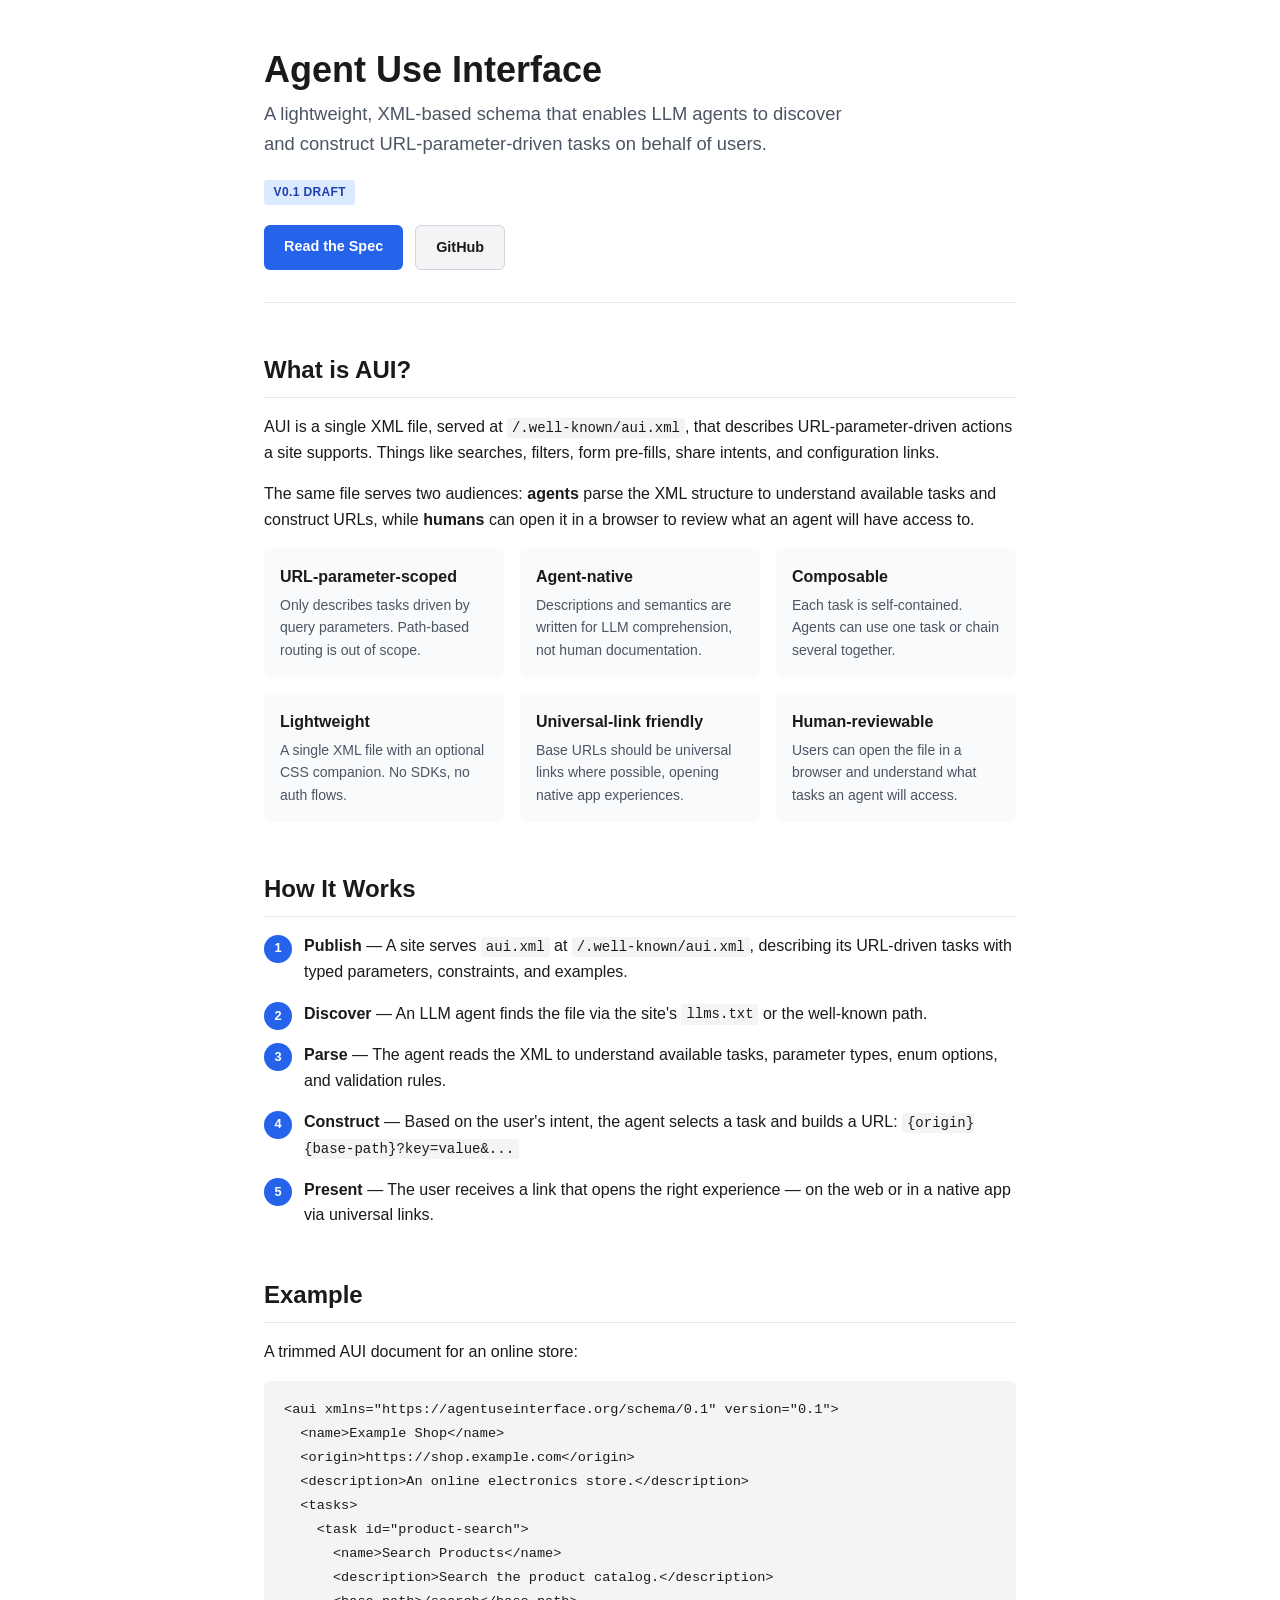
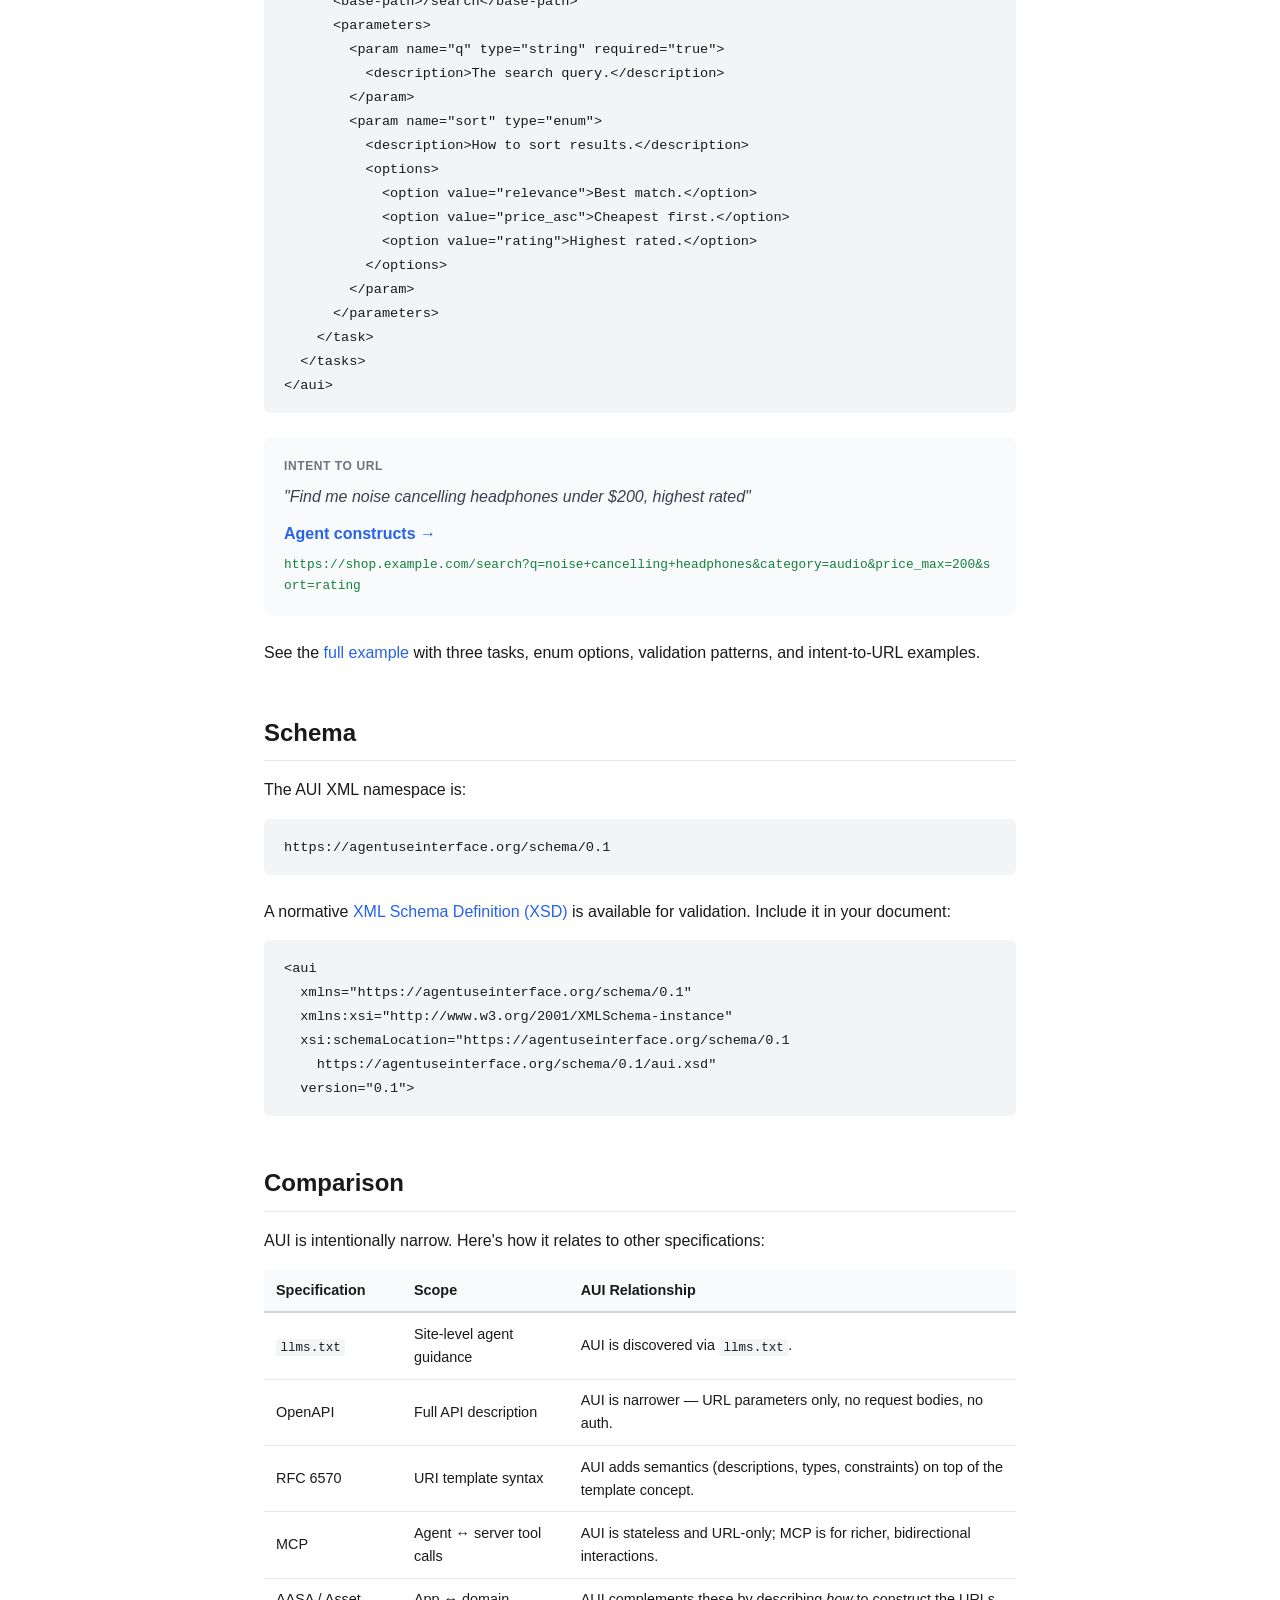
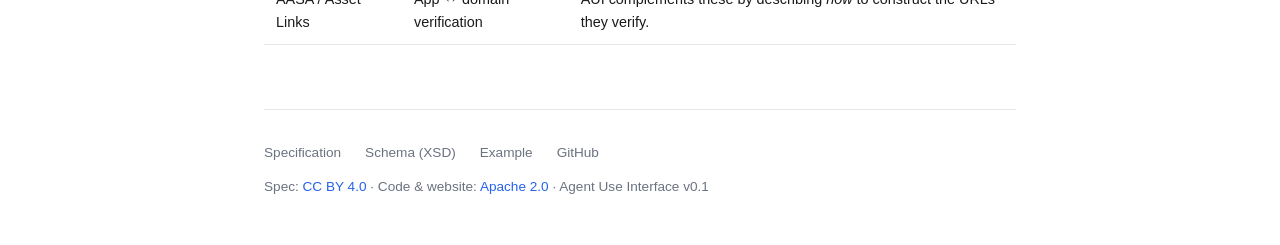
==== public/index.html @ 9387c9a3 "Build first draft and website Core idea: specification for URL Parameter driven agent tasks    Root " ====
<!DOCTYPE html>
<html lang="en">
<head>
<meta charset="UTF-8">
<meta name="viewport" content="width=device-width, initial-scale=1.0">
<title>Agent Use Interface (AUI) — URL-driven tasks for LLM agents</title>
<meta name="description" content="A lightweight, XML-based schema that enables LLM agents to discover and construct URL-parameter-driven tasks on behalf of users.">
<link rel="stylesheet" href="style.css">
</head>
<body>

<div class="container">

  <!-- Hero -->
  <div class="hero">
    <h1>Agent Use Interface</h1>
    <p class="tagline">A lightweight, XML-based schema that enables LLM agents to discover and construct URL-parameter-driven tasks on behalf of users.</p>
    <span class="version-badge">v0.1 Draft</span>
    <div class="cta-group">
      <a href="spec/0.1/index.html" class="cta cta-primary">Read the Spec</a>
      <a href="https://github.com/FRE-Studios/agent-use-interface" class="cta cta-secondary">GitHub</a>
    </div>
  </div>

  <!-- What is AUI? -->
  <h2>What is AUI?</h2>
  <p>AUI is a single XML file, served at <code>/.well-known/aui.xml</code>, that describes URL-parameter-driven actions a site supports. Things like searches, filters, form pre-fills, share intents, and configuration links.</p>
  <p>The same file serves two audiences: <strong>agents</strong> parse the XML structure to understand available tasks and construct URLs, while <strong>humans</strong> can open it in a browser to review what an agent will have access to.</p>

  <div class="principles">
    <div class="principle">
      <strong>URL-parameter-scoped</strong>
      <p>Only describes tasks driven by query parameters. Path-based routing is out of scope.</p>
    </div>
    <div class="principle">
      <strong>Agent-native</strong>
      <p>Descriptions and semantics are written for LLM comprehension, not human documentation.</p>
    </div>
    <div class="principle">
      <strong>Composable</strong>
      <p>Each task is self-contained. Agents can use one task or chain several together.</p>
    </div>
    <div class="principle">
      <strong>Lightweight</strong>
      <p>A single XML file with an optional CSS companion. No SDKs, no auth flows.</p>
    </div>
    <div class="principle">
      <strong>Universal-link friendly</strong>
      <p>Base URLs should be universal links where possible, opening native app experiences.</p>
    </div>
    <div class="principle">
      <strong>Human-reviewable</strong>
      <p>Users can open the file in a browser and understand what tasks an agent will access.</p>
    </div>
  </div>

  <!-- How It Works -->
  <h2>How It Works</h2>
  <ol class="steps">
    <li><strong>Publish</strong> — A site serves <code>aui.xml</code> at <code>/.well-known/aui.xml</code>, describing its URL-driven tasks with typed parameters, constraints, and examples.</li>
    <li><strong>Discover</strong> — An LLM agent finds the file via the site's <code>llms.txt</code> or the well-known path.</li>
    <li><strong>Parse</strong> — The agent reads the XML to understand available tasks, parameter types, enum options, and validation rules.</li>
    <li><strong>Construct</strong> — Based on the user's intent, the agent selects a task and builds a URL: <code>{origin}{base-path}?key=value&amp;...</code></li>
    <li><strong>Present</strong> — The user receives a link that opens the right experience — on the web or in a native app via universal links.</li>
  </ol>

  <!-- Example -->
  <h2>Example</h2>
  <p>A trimmed AUI document for an online store:</p>
<pre><code>&lt;aui xmlns="https://agentuseinterface.org/schema/0.1" version="0.1"&gt;
  &lt;name&gt;Example Shop&lt;/name&gt;
  &lt;origin&gt;https://shop.example.com&lt;/origin&gt;
  &lt;description&gt;An online electronics store.&lt;/description&gt;
  &lt;tasks&gt;
    &lt;task id="product-search"&gt;
      &lt;name&gt;Search Products&lt;/name&gt;
      &lt;description&gt;Search the product catalog.&lt;/description&gt;
      &lt;base-path&gt;/search&lt;/base-path&gt;
      &lt;parameters&gt;
        &lt;param name="q" type="string" required="true"&gt;
          &lt;description&gt;The search query.&lt;/description&gt;
        &lt;/param&gt;
        &lt;param name="sort" type="enum"&gt;
          &lt;description&gt;How to sort results.&lt;/description&gt;
          &lt;options&gt;
            &lt;option value="relevance"&gt;Best match.&lt;/option&gt;
            &lt;option value="price_asc"&gt;Cheapest first.&lt;/option&gt;
            &lt;option value="rating"&gt;Highest rated.&lt;/option&gt;
          &lt;/options&gt;
        &lt;/param&gt;
      &lt;/parameters&gt;
    &lt;/task&gt;
  &lt;/tasks&gt;
&lt;/aui&gt;</code></pre>

  <div class="demo">
    <div class="demo-label">Intent to URL</div>
    <div class="demo-intent">"Find me noise cancelling headphones under $200, highest rated"</div>
    <div class="demo-arrow">Agent constructs &rarr;</div>
    <div class="demo-url">https://shop.example.com/search?q=noise+cancelling+headphones&amp;category=audio&amp;price_max=200&amp;sort=rating</div>
  </div>

  <p>See the <a href="example/aui.xml">full example</a> with three tasks, enum options, validation patterns, and intent-to-URL examples.</p>

  <!-- Schema -->
  <h2>Schema</h2>
  <p>The AUI XML namespace is:</p>
  <pre><code>https://agentuseinterface.org/schema/0.1</code></pre>
  <p>A normative <a href="schema/0.1/aui.xsd">XML Schema Definition (XSD)</a> is available for validation. Include it in your document:</p>
<pre><code>&lt;aui
  xmlns="https://agentuseinterface.org/schema/0.1"
  xmlns:xsi="http://www.w3.org/2001/XMLSchema-instance"
  xsi:schemaLocation="https://agentuseinterface.org/schema/0.1
    https://agentuseinterface.org/schema/0.1/aui.xsd"
  version="0.1"&gt;</code></pre>

  <!-- Comparison -->
  <h2>Comparison</h2>
  <p>AUI is intentionally narrow. Here's how it relates to other specifications:</p>
  <table>
    <thead>
      <tr>
        <th>Specification</th>
        <th>Scope</th>
        <th>AUI Relationship</th>
      </tr>
    </thead>
    <tbody>
      <tr>
        <td><code>llms.txt</code></td>
        <td>Site-level agent guidance</td>
        <td>AUI is discovered via <code>llms.txt</code>.</td>
      </tr>
      <tr>
        <td>OpenAPI</td>
        <td>Full API description</td>
        <td>AUI is narrower — URL parameters only, no request bodies, no auth.</td>
      </tr>
      <tr>
        <td>RFC 6570</td>
        <td>URI template syntax</td>
        <td>AUI adds semantics (descriptions, types, constraints) on top of the template concept.</td>
      </tr>
      <tr>
        <td>MCP</td>
        <td>Agent &harr; server tool calls</td>
        <td>AUI is stateless and URL-only; MCP is for richer, bidirectional interactions.</td>
      </tr>
      <tr>
        <td>AASA / Asset Links</td>
        <td>App &harr; domain verification</td>
        <td>AUI complements these by describing <em>how</em> to construct the URLs they verify.</td>
      </tr>
    </tbody>
  </table>

  <!-- Footer -->
  <div class="footer">
    <div class="footer-links">
      <a href="spec/0.1/index.html">Specification</a>
      <a href="schema/0.1/aui.xsd">Schema (XSD)</a>
      <a href="example/aui.xml">Example</a>
      <a href="https://github.com/FRE-Studios/agent-use-interface">GitHub</a>
    </div>
    <p>Spec: <a href="https://creativecommons.org/licenses/by/4.0/">CC BY 4.0</a> &middot; Code &amp; website: <a href="https://www.apache.org/licenses/LICENSE-2.0">Apache 2.0</a> &middot; Agent Use Interface v0.1</p>
  </div>

</div>

</body>
</html>
---- public/style.css ----
/* ── AUI Website Stylesheet ──────────────────── */

/* ── Reset & Base ────────────────────────────── */

*, *::before, *::after {
  margin: 0;
  padding: 0;
  box-sizing: border-box;
}

html {
  font-size: 16px;
  -webkit-text-size-adjust: 100%;
}

body {
  font-family: -apple-system, BlinkMacSystemFont, "Segoe UI", Roboto,
    "Helvetica Neue", Arial, sans-serif;
  font-size: 1rem;
  line-height: 1.6;
  color: #1a1a1a;
  background: #ffffff;
}


/* ── Layout ──────────────────────────────────── */

.container {
  max-width: 800px;
  margin: 0 auto;
  padding: 0 1.5rem;
}


/* ── Typography ──────────────────────────────── */

h1 {
  font-size: 2.25rem;
  font-weight: 700;
  line-height: 1.2;
  margin-bottom: 0.5rem;
}

h2 {
  font-size: 1.5rem;
  font-weight: 700;
  margin-top: 3rem;
  margin-bottom: 1rem;
  padding-bottom: 0.5rem;
  border-bottom: 1px solid #e5e7eb;
}

h3 {
  font-size: 1.15rem;
  font-weight: 600;
  margin-top: 2rem;
  margin-bottom: 0.75rem;
}

h4 {
  font-size: 1rem;
  font-weight: 600;
  margin-top: 1.5rem;
  margin-bottom: 0.5rem;
}

p {
  margin-bottom: 1rem;
}

a {
  color: #2563eb;
  text-decoration: none;
}

a:hover {
  text-decoration: underline;
}

ul, ol {
  margin-bottom: 1rem;
  padding-left: 1.5rem;
}

li {
  margin-bottom: 0.35rem;
}


/* ── Code ────────────────────────────────────── */

code {
  font-family: "SF Mono", SFMono-Regular, Menlo, Consolas, monospace;
  font-size: 0.875em;
  background: #f3f4f6;
  padding: 0.15em 0.35em;
  border-radius: 3px;
}

pre {
  background: #f3f4f6;
  border-radius: 6px;
  padding: 1rem 1.25rem;
  overflow-x: auto;
  margin-bottom: 1.5rem;
  line-height: 1.5;
}

pre code {
  background: none;
  padding: 0;
  font-size: 0.85rem;
}


/* ── Header / Hero ───────────────────────────── */

.hero {
  padding: 3rem 0 2rem;
  border-bottom: 1px solid #e5e7eb;
  margin-bottom: 2rem;
}

.hero h1 {
  margin-bottom: 0.5rem;
}

.tagline {
  font-size: 1.15rem;
  color: #4b5563;
  margin-bottom: 1.25rem;
  max-width: 600px;
}

.version-badge {
  display: inline-block;
  font-size: 0.75rem;
  font-weight: 600;
  background: #dbeafe;
  color: #1e40af;
  padding: 0.2rem 0.6rem;
  border-radius: 3px;
  text-transform: uppercase;
  letter-spacing: 0.03em;
  margin-bottom: 1.25rem;
}

.cta-group {
  display: flex;
  gap: 0.75rem;
  flex-wrap: wrap;
}

.cta {
  display: inline-block;
  padding: 0.6rem 1.25rem;
  border-radius: 6px;
  font-size: 0.9rem;
  font-weight: 600;
  text-decoration: none;
  transition: background-color 0.15s;
}

.cta-primary {
  background: #2563eb;
  color: #ffffff;
}

.cta-primary:hover {
  background: #1d4ed8;
  text-decoration: none;
}

.cta-secondary {
  background: #f3f4f6;
  color: #1a1a1a;
  border: 1px solid #d1d5db;
}

.cta-secondary:hover {
  background: #e5e7eb;
  text-decoration: none;
}


/* ── Tables ──────────────────────────────────── */

table {
  width: 100%;
  border-collapse: collapse;
  margin-bottom: 1.5rem;
  font-size: 0.9rem;
}

th, td {
  text-align: left;
  padding: 0.6rem 0.75rem;
  border-bottom: 1px solid #e5e7eb;
}

th {
  font-weight: 600;
  background: #f9fafb;
  border-bottom: 2px solid #d1d5db;
}

td:first-child {
  font-weight: 500;
}


/* ── Steps ───────────────────────────────────── */

.steps {
  list-style: none;
  padding-left: 0;
  counter-reset: step;
}

.steps li {
  counter-increment: step;
  padding-left: 2.5rem;
  position: relative;
  margin-bottom: 1rem;
}

.steps li::before {
  content: counter(step);
  position: absolute;
  left: 0;
  top: 0.1em;
  width: 1.75rem;
  height: 1.75rem;
  background: #2563eb;
  color: #ffffff;
  border-radius: 50%;
  font-size: 0.8rem;
  font-weight: 600;
  display: flex;
  align-items: center;
  justify-content: center;
}


/* ── Principles / Cards ──────────────────────── */

.principles {
  display: grid;
  grid-template-columns: repeat(auto-fill, minmax(220px, 1fr));
  gap: 1rem;
  margin-bottom: 1.5rem;
}

.principle {
  background: #f9fafb;
  border-radius: 6px;
  padding: 1rem;
}

.principle strong {
  display: block;
  margin-bottom: 0.25rem;
}

.principle p {
  font-size: 0.875rem;
  color: #4b5563;
  margin-bottom: 0;
}


/* ── Example Demo ────────────────────────────── */

.demo {
  background: #f9fafb;
  border-radius: 8px;
  padding: 1.25rem;
  margin-bottom: 1.5rem;
}

.demo-label {
  font-size: 0.75rem;
  font-weight: 600;
  text-transform: uppercase;
  letter-spacing: 0.05em;
  color: #6b7280;
  margin-bottom: 0.5rem;
}

.demo-intent {
  font-style: italic;
  color: #374151;
  margin-bottom: 0.75rem;
}

.demo-arrow {
  color: #2563eb;
  font-weight: 600;
  margin-bottom: 0.5rem;
}

.demo-url {
  font-family: "SF Mono", SFMono-Regular, Menlo, Consolas, monospace;
  font-size: 0.8rem;
  color: #15803d;
  word-break: break-all;
}


/* ── Footer ──────────────────────────────────── */

.footer {
  margin-top: 4rem;
  padding: 2rem 0;
  border-top: 1px solid #e5e7eb;
  font-size: 0.85rem;
  color: #6b7280;
}

.footer-links {
  display: flex;
  gap: 1.5rem;
  flex-wrap: wrap;
  margin-bottom: 0.75rem;
}

.footer-links a {
  color: #6b7280;
}

.footer-links a:hover {
  color: #2563eb;
}


/* ── Spec Page ───────────────────────────────── */

.spec-header {
  padding: 1.5rem 0;
  border-bottom: 1px solid #e5e7eb;
  margin-bottom: 2rem;
}

.spec-header a {
  font-size: 0.85rem;
  color: #6b7280;
}

.spec-header a:hover {
  color: #2563eb;
}

.spec-meta {
  font-size: 0.85rem;
  color: #6b7280;
  margin-bottom: 1.5rem;
}

.toc {
  background: #f9fafb;
  border-radius: 8px;
  padding: 1.25rem 1.5rem;
  margin-bottom: 2rem;
}

.toc h3 {
  margin-top: 0;
  margin-bottom: 0.75rem;
  font-size: 0.85rem;
  text-transform: uppercase;
  letter-spacing: 0.05em;
  color: #6b7280;
}

.toc ol {
  margin-bottom: 0;
  padding-left: 1.25rem;
}

.toc li {
  margin-bottom: 0.25rem;
  font-size: 0.9rem;
}

.toc a {
  color: #374151;
}

.toc a:hover {
  color: #2563eb;
}

dt {
  font-weight: 600;
  margin-top: 0.75rem;
}

dd {
  margin-left: 1.5rem;
  margin-bottom: 0.5rem;
  color: #4b5563;
}


/* ── Responsive ──────────────────────────────── */

@media (max-width: 640px) {
  h1 {
    font-size: 1.75rem;
  }

  h2 {
    font-size: 1.25rem;
  }

  .hero {
    padding: 2rem 0 1.5rem;
  }

  .principles {
    grid-template-columns: 1fr;
  }

  table {
    font-size: 0.8rem;
  }

  th, td {
    padding: 0.4rem 0.5rem;
  }
}
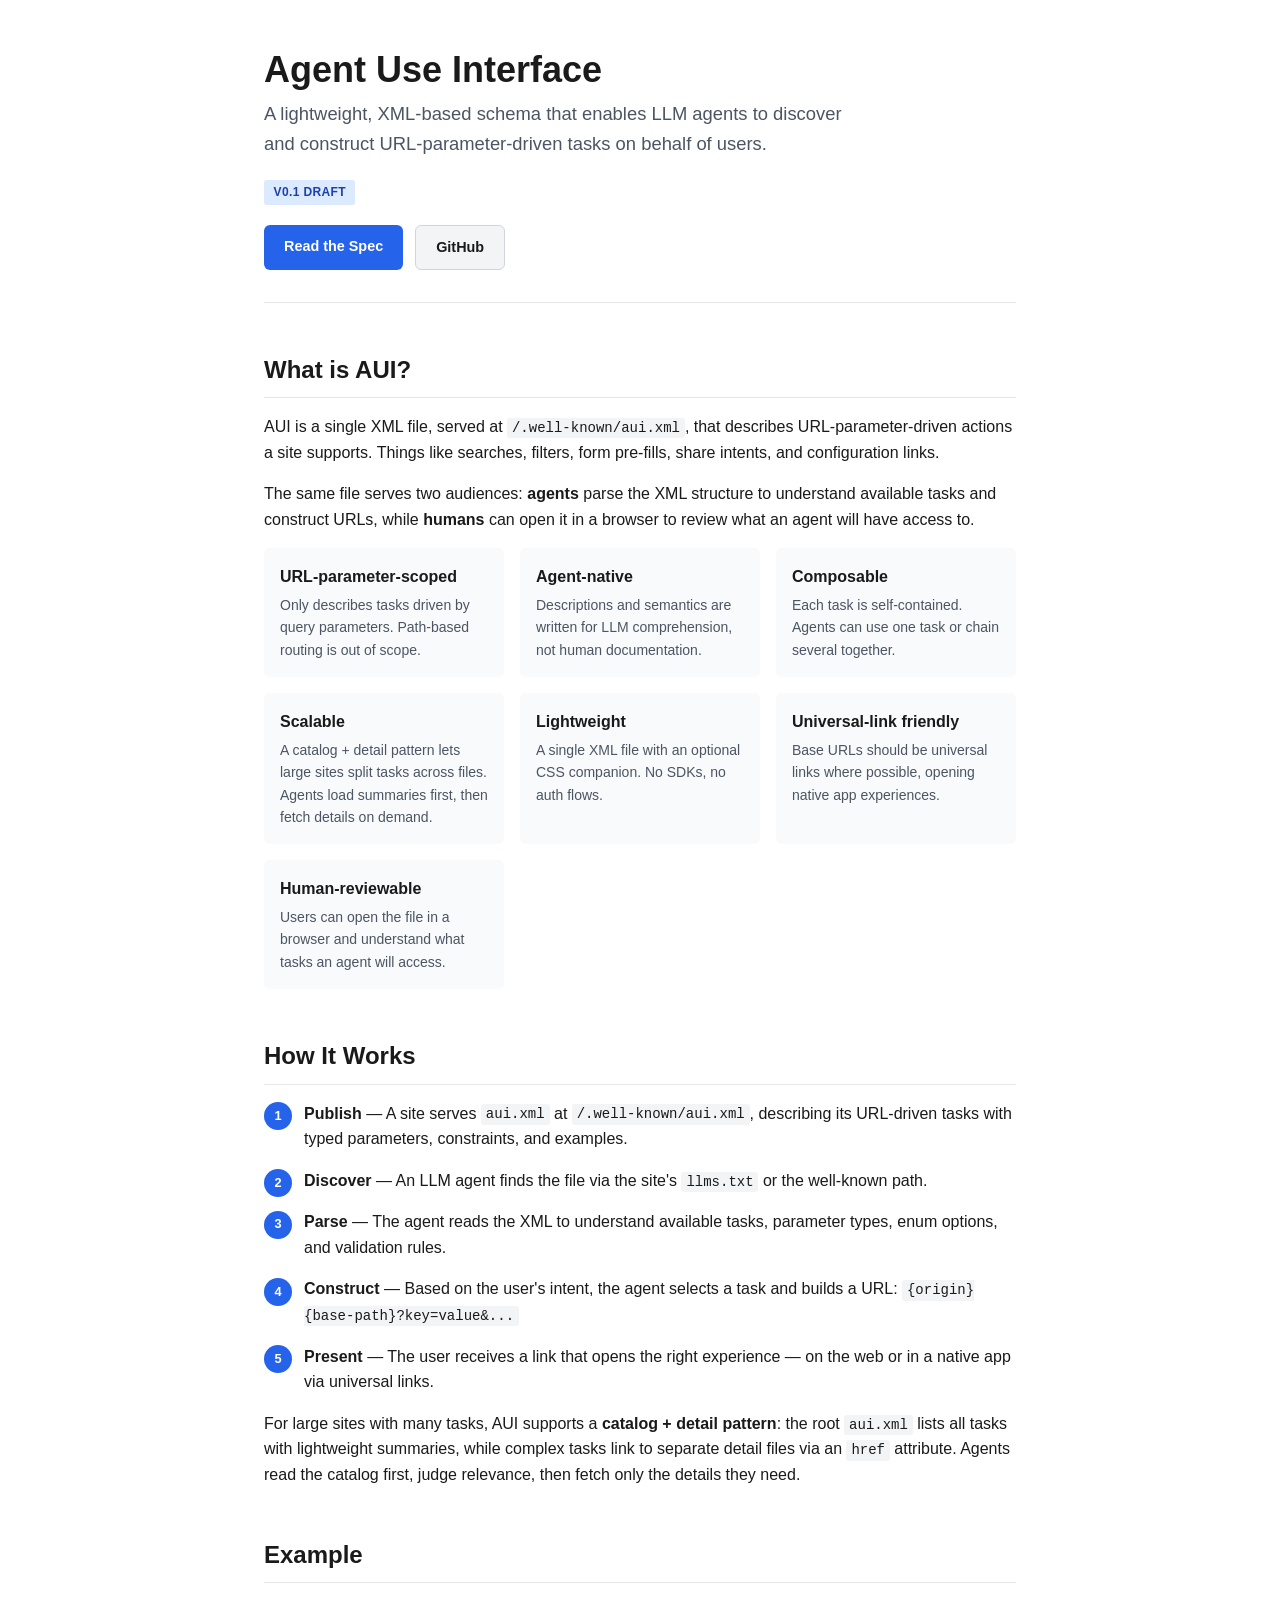
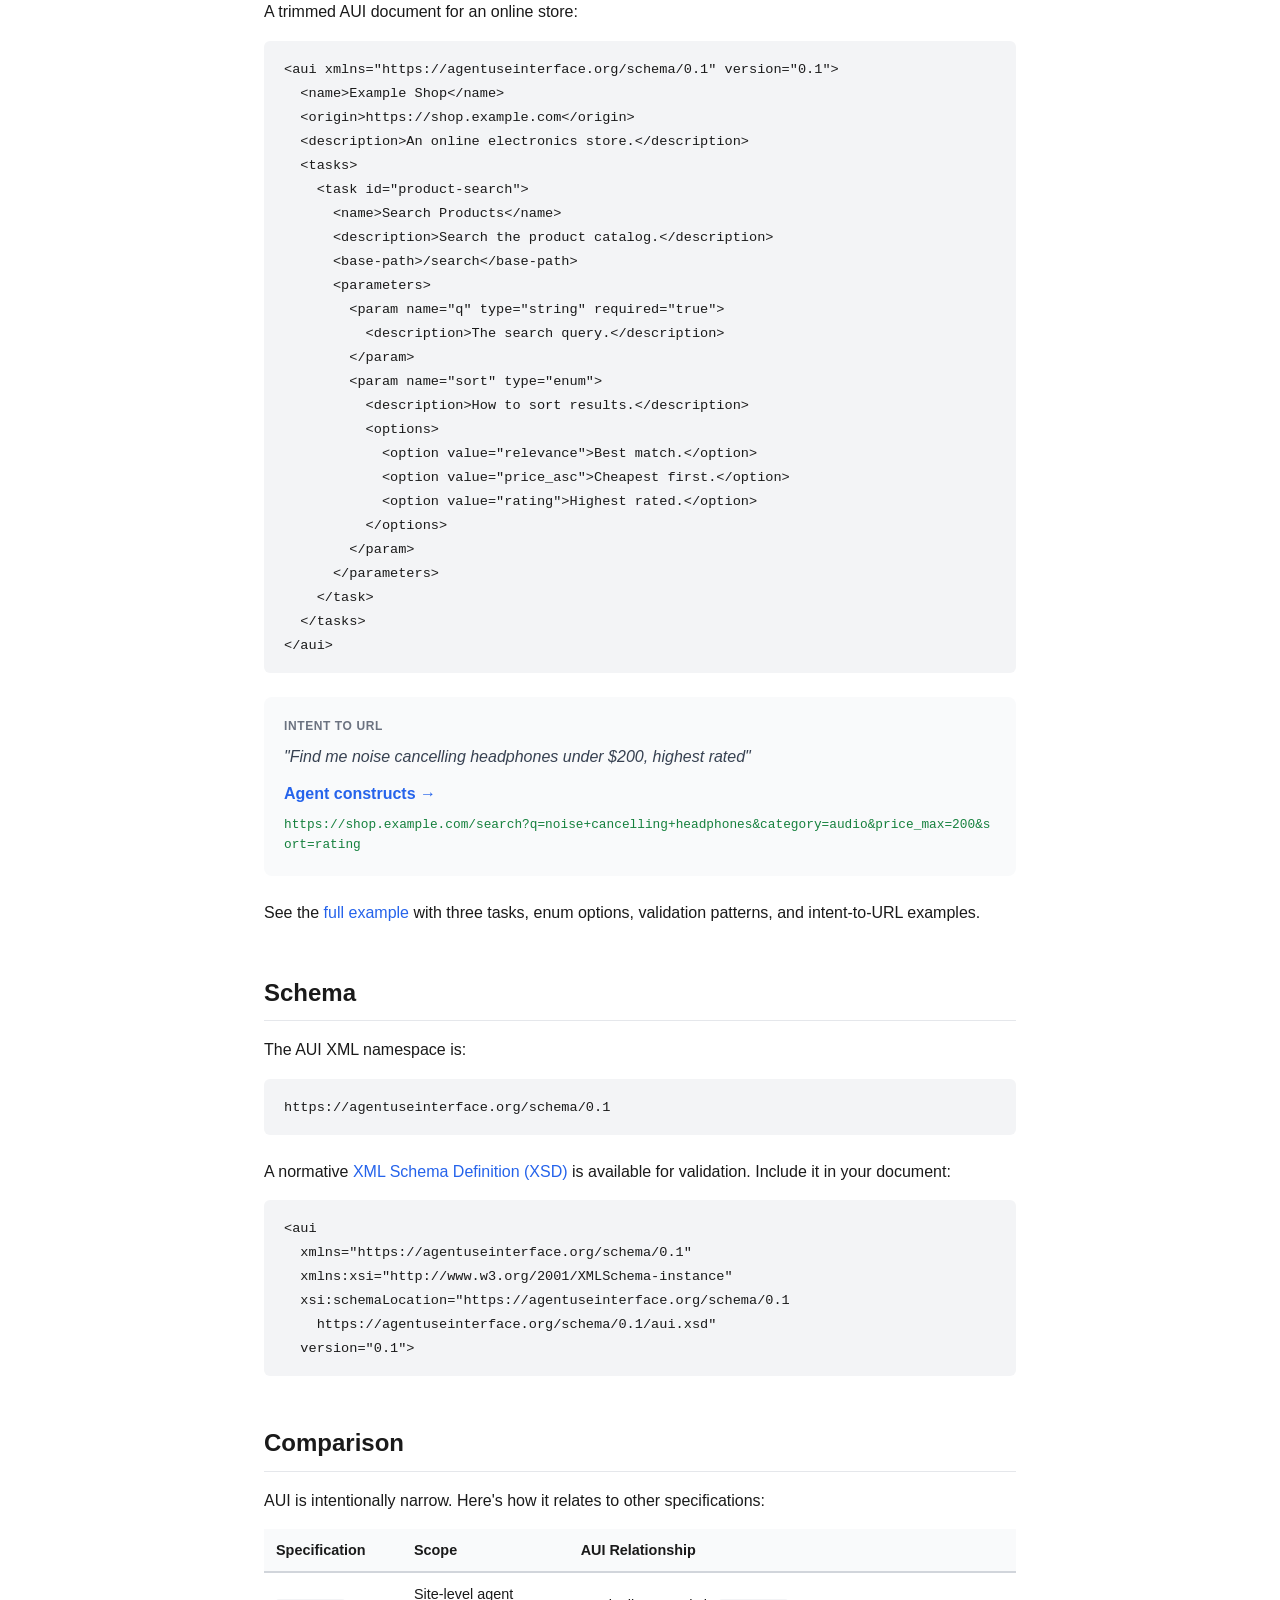
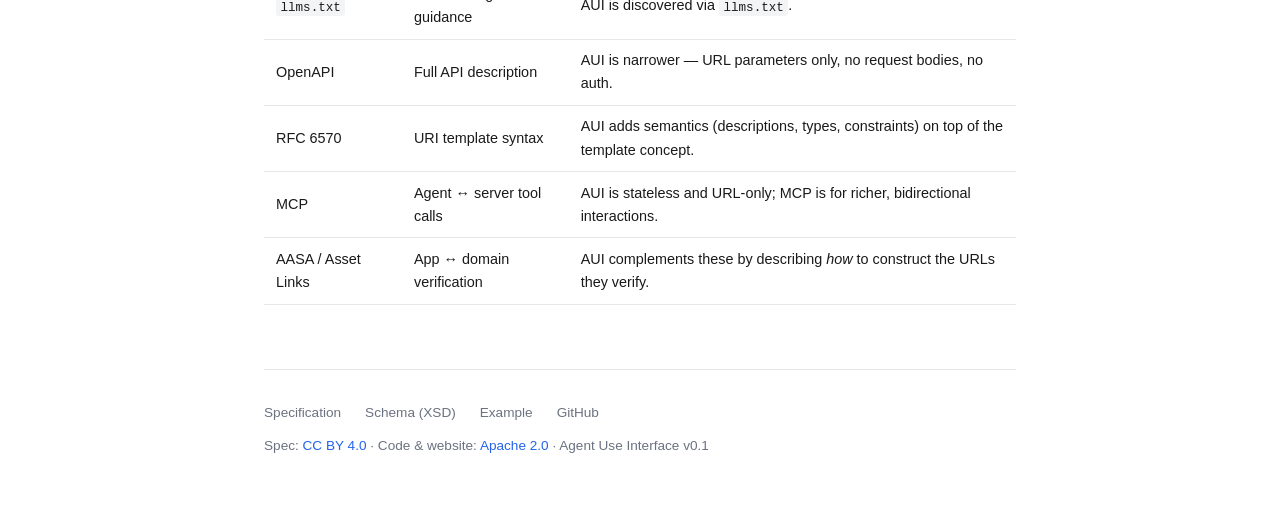
==== commit 59c5fbb9: "The AUI spec currently requires all tasks to be defined inline in a single aui.xml file. For large s" ====
--- a/public/index.html
+++ b/public/index.html
@@ -41,6 +41,10 @@
       <p>Each task is self-contained. Agents can use one task or chain several together.</p>
     </div>
     <div class="principle">
+      <strong>Scalable</strong>
+      <p>A catalog + detail pattern lets large sites split tasks across files. Agents load summaries first, then fetch details on demand.</p>
+    </div>
+    <div class="principle">
       <strong>Lightweight</strong>
       <p>A single XML file with an optional CSS companion. No SDKs, no auth flows.</p>
     </div>
@@ -63,6 +67,8 @@
     <li><strong>Construct</strong> — Based on the user's intent, the agent selects a task and builds a URL: <code>{origin}{base-path}?key=value&amp;...</code></li>
     <li><strong>Present</strong> — The user receives a link that opens the right experience — on the web or in a native app via universal links.</li>
   </ol>
+
+  <p>For large sites with many tasks, AUI supports a <strong>catalog + detail pattern</strong>: the root <code>aui.xml</code> lists all tasks with lightweight summaries, while complex tasks link to separate detail files via an <code>href</code> attribute. Agents read the catalog first, judge relevance, then fetch only the details they need.</p>
 
   <!-- Example -->
   <h2>Example</h2>
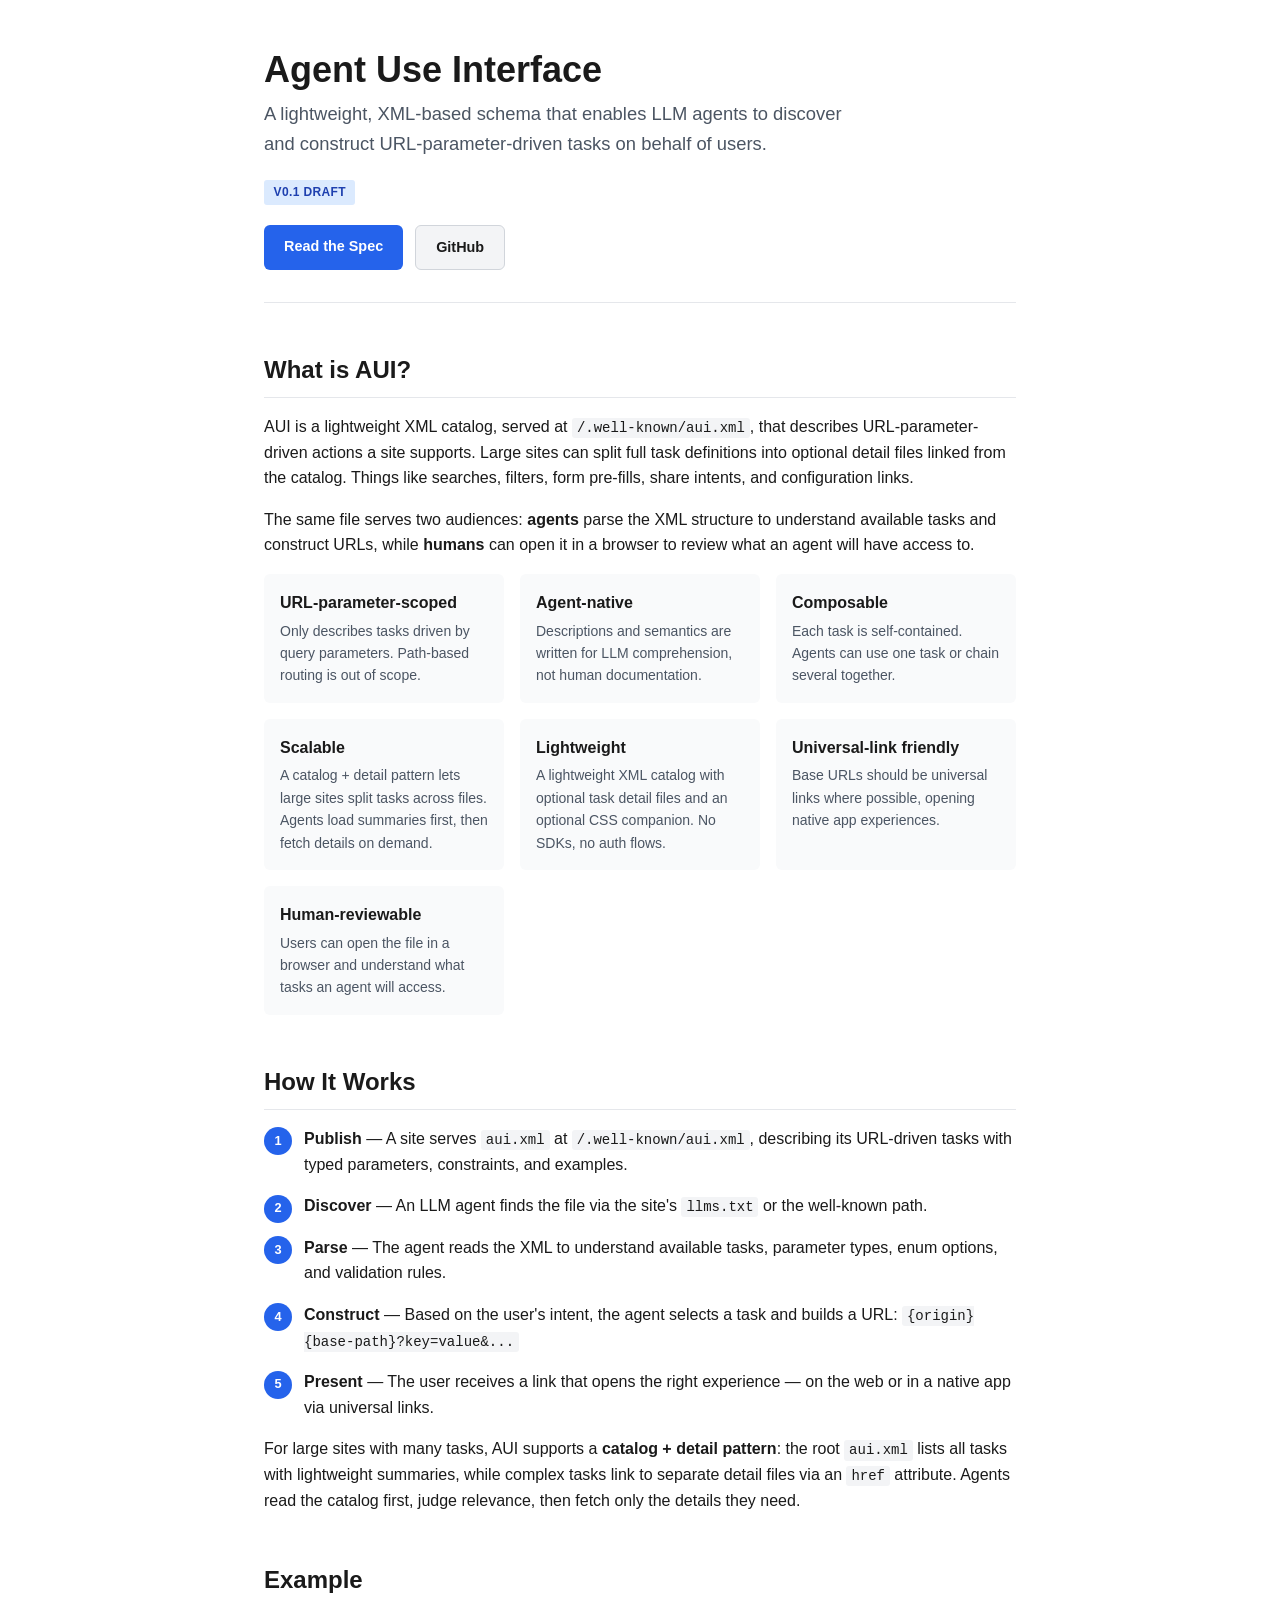
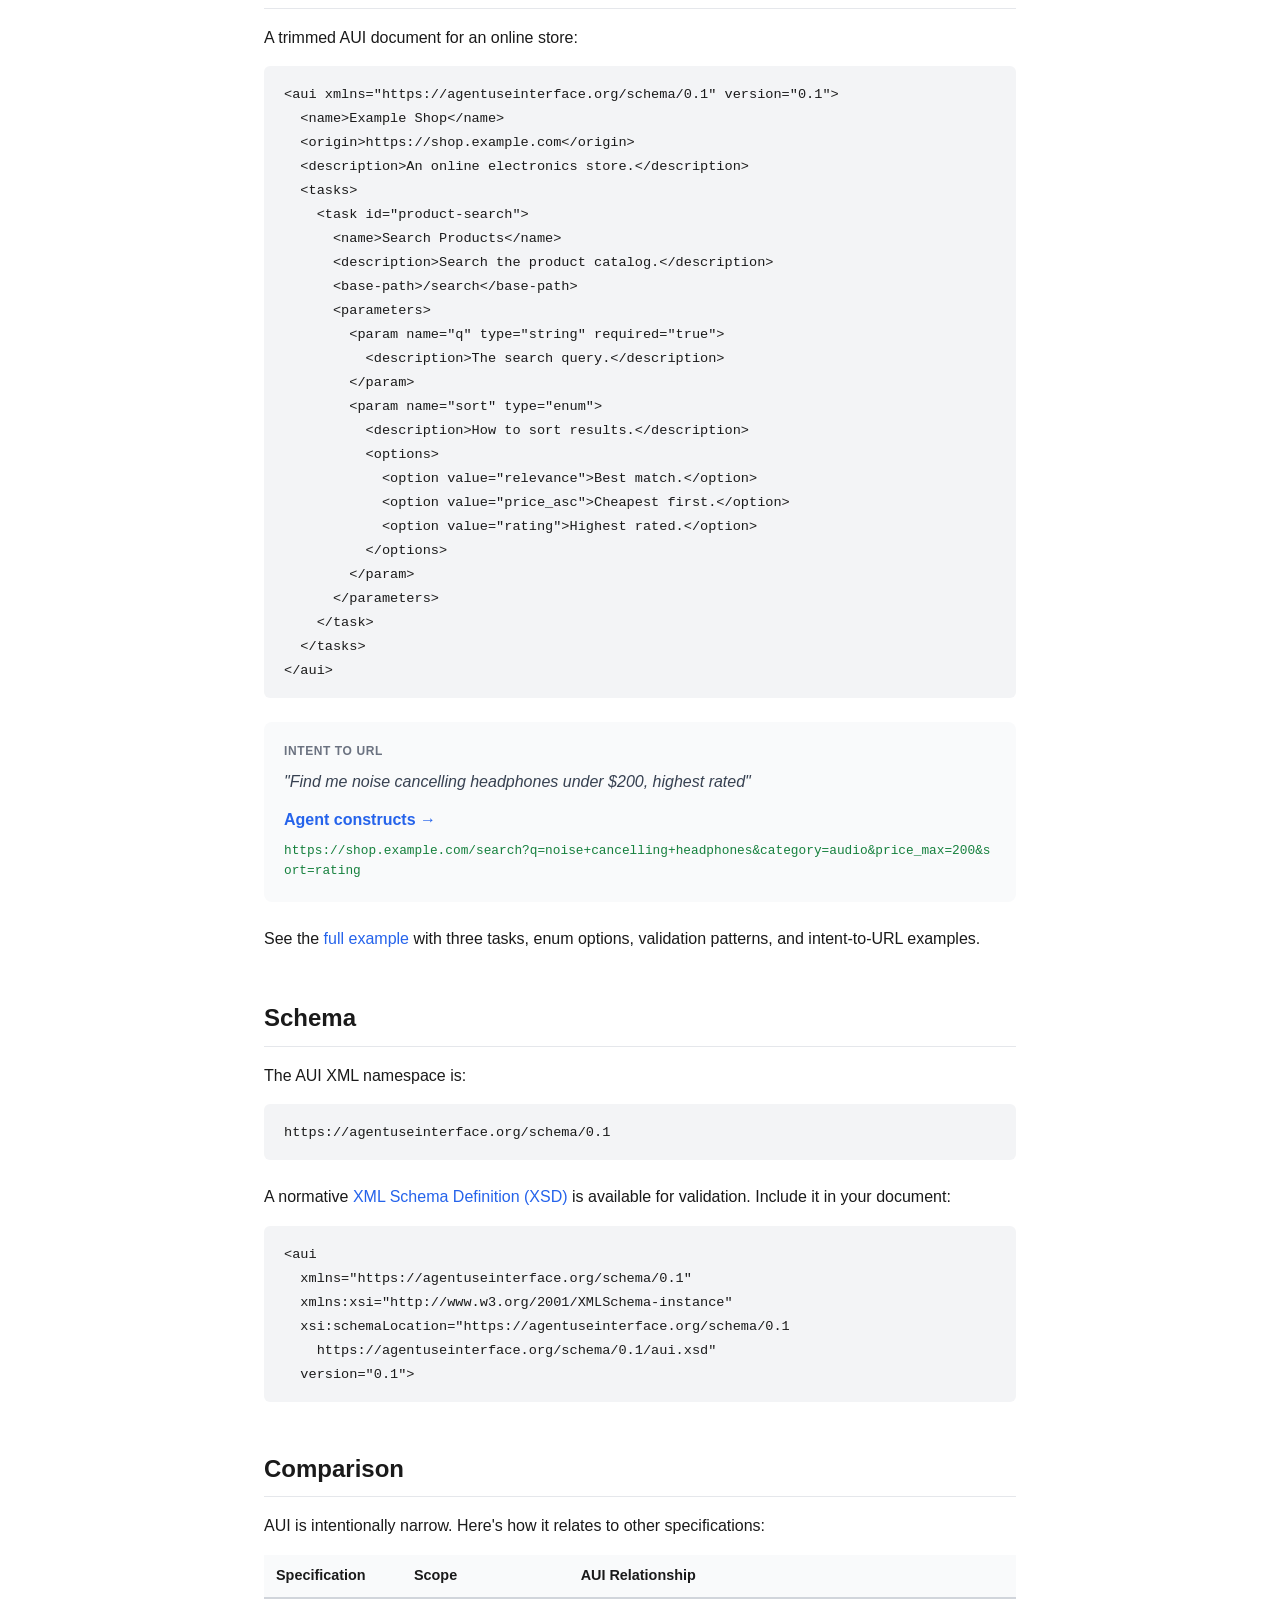
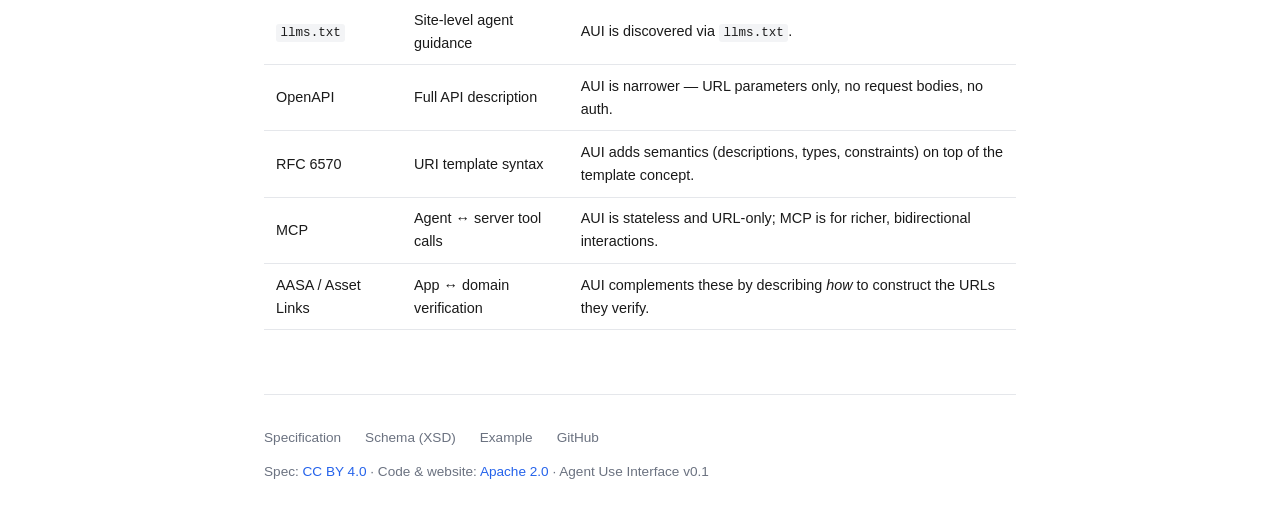
==== commit d0bb7055: "refine wording for new spec update to include incremental disclousure   - Made `output` unambiguous " ====
--- a/public/index.html
+++ b/public/index.html
@@ -24,7 +24,7 @@
 
   <!-- What is AUI? -->
   <h2>What is AUI?</h2>
-  <p>AUI is a single XML file, served at <code>/.well-known/aui.xml</code>, that describes URL-parameter-driven actions a site supports. Things like searches, filters, form pre-fills, share intents, and configuration links.</p>
+  <p>AUI is a lightweight XML catalog, served at <code>/.well-known/aui.xml</code>, that describes URL-parameter-driven actions a site supports. Large sites can split full task definitions into optional detail files linked from the catalog. Things like searches, filters, form pre-fills, share intents, and configuration links.</p>
   <p>The same file serves two audiences: <strong>agents</strong> parse the XML structure to understand available tasks and construct URLs, while <strong>humans</strong> can open it in a browser to review what an agent will have access to.</p>
 
   <div class="principles">
@@ -46,7 +46,7 @@
     </div>
     <div class="principle">
       <strong>Lightweight</strong>
-      <p>A single XML file with an optional CSS companion. No SDKs, no auth flows.</p>
+      <p>A lightweight XML catalog with optional task detail files and an optional CSS companion. No SDKs, no auth flows.</p>
     </div>
     <div class="principle">
       <strong>Universal-link friendly</strong>
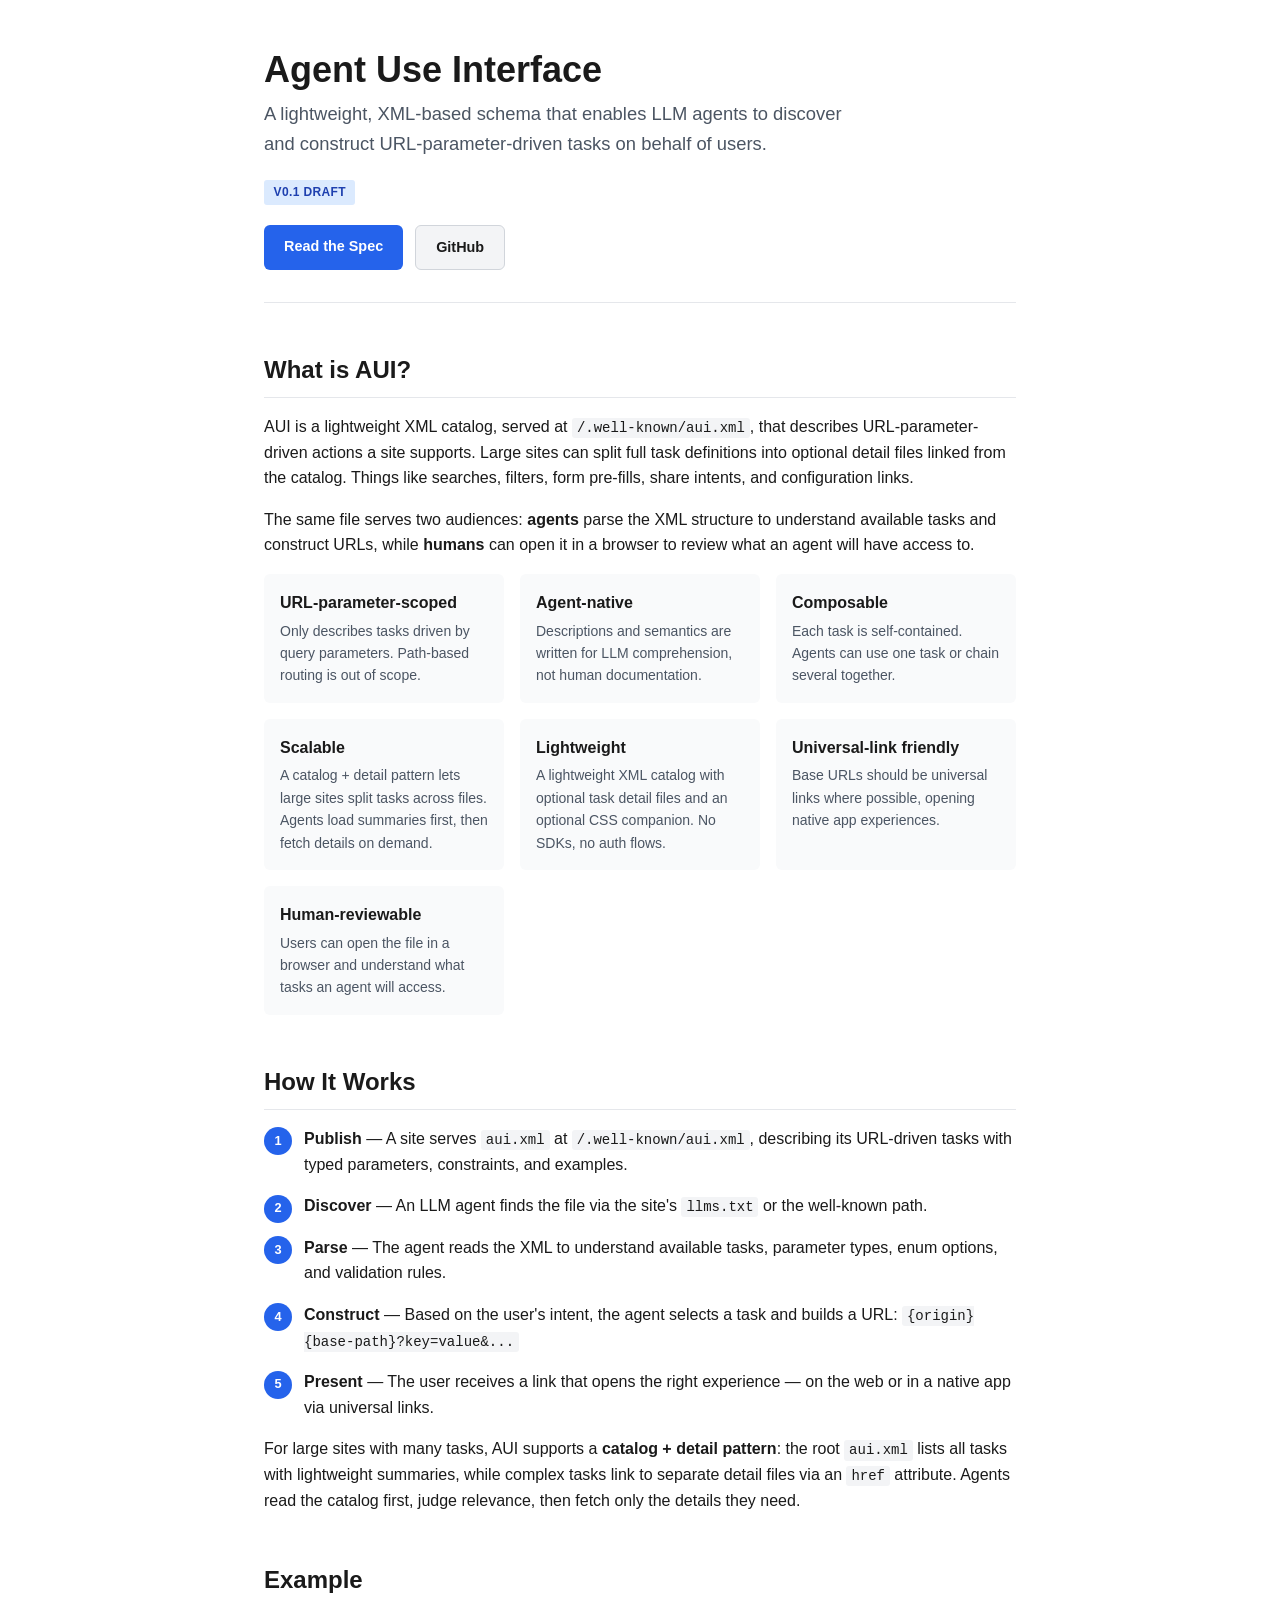
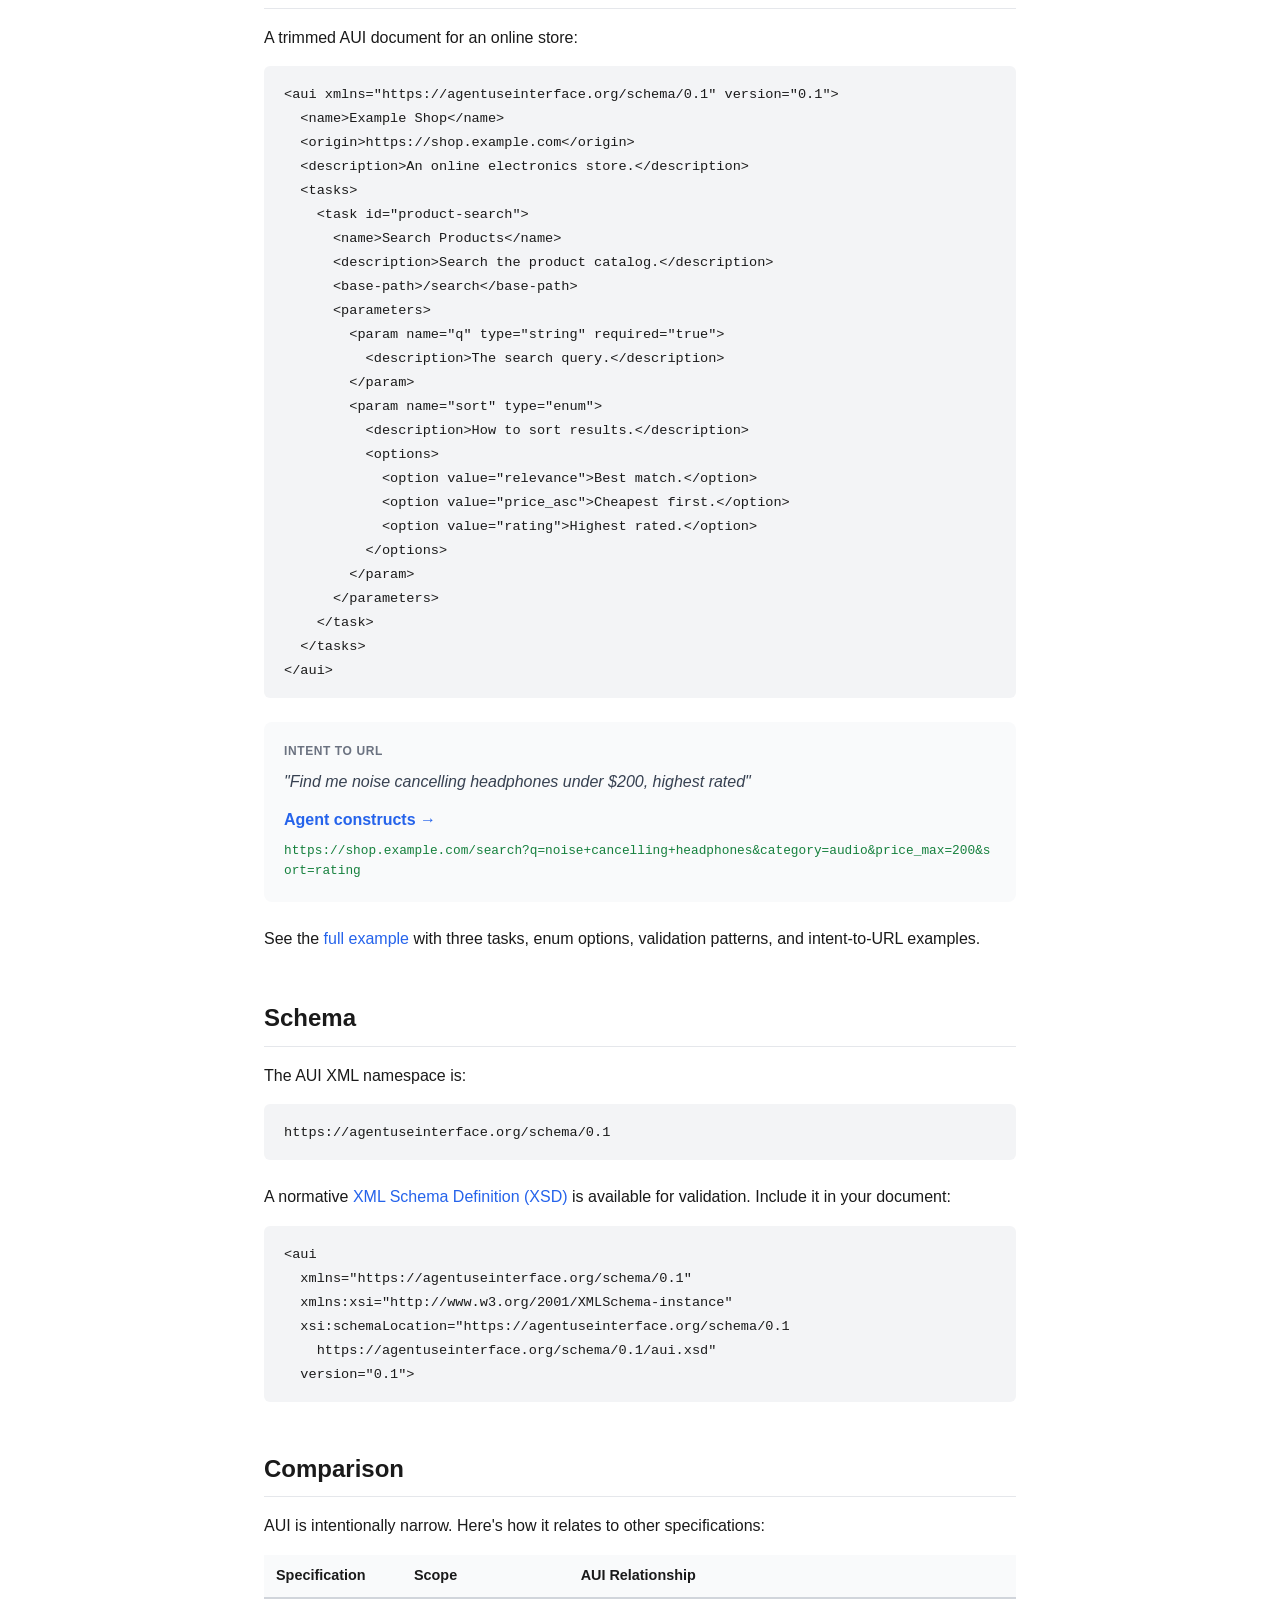
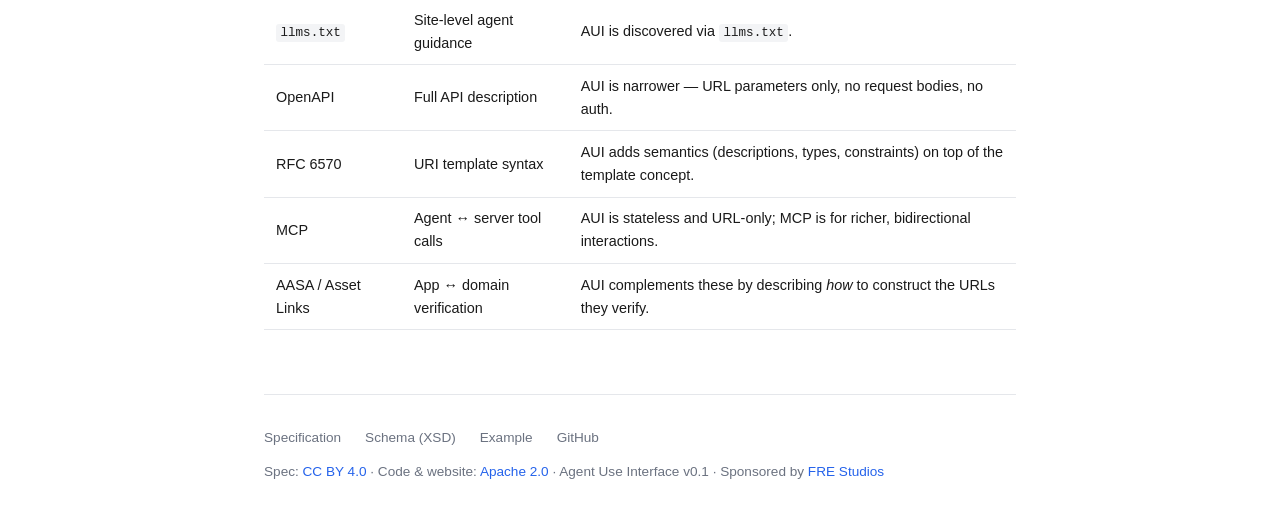
==== commit 5fb463e2: "add sponsored note to footer" ====
--- a/public/index.html
+++ b/public/index.html
@@ -168,7 +168,7 @@
       <a href="example/aui.xml">Example</a>
       <a href="https://github.com/FRE-Studios/agent-use-interface">GitHub</a>
     </div>
-    <p>Spec: <a href="https://creativecommons.org/licenses/by/4.0/">CC BY 4.0</a> &middot; Code &amp; website: <a href="https://www.apache.org/licenses/LICENSE-2.0">Apache 2.0</a> &middot; Agent Use Interface v0.1</p>
+    <p>Spec: <a href="https://creativecommons.org/licenses/by/4.0/">CC BY 4.0</a> &middot; Code &amp; website: <a href="https://www.apache.org/licenses/LICENSE-2.0">Apache 2.0</a> &middot; Agent Use Interface v0.1 &middot; Sponsored by <a href="https://fre-studios.com/">FRE Studios</a></p>
   </div>
 
 </div>
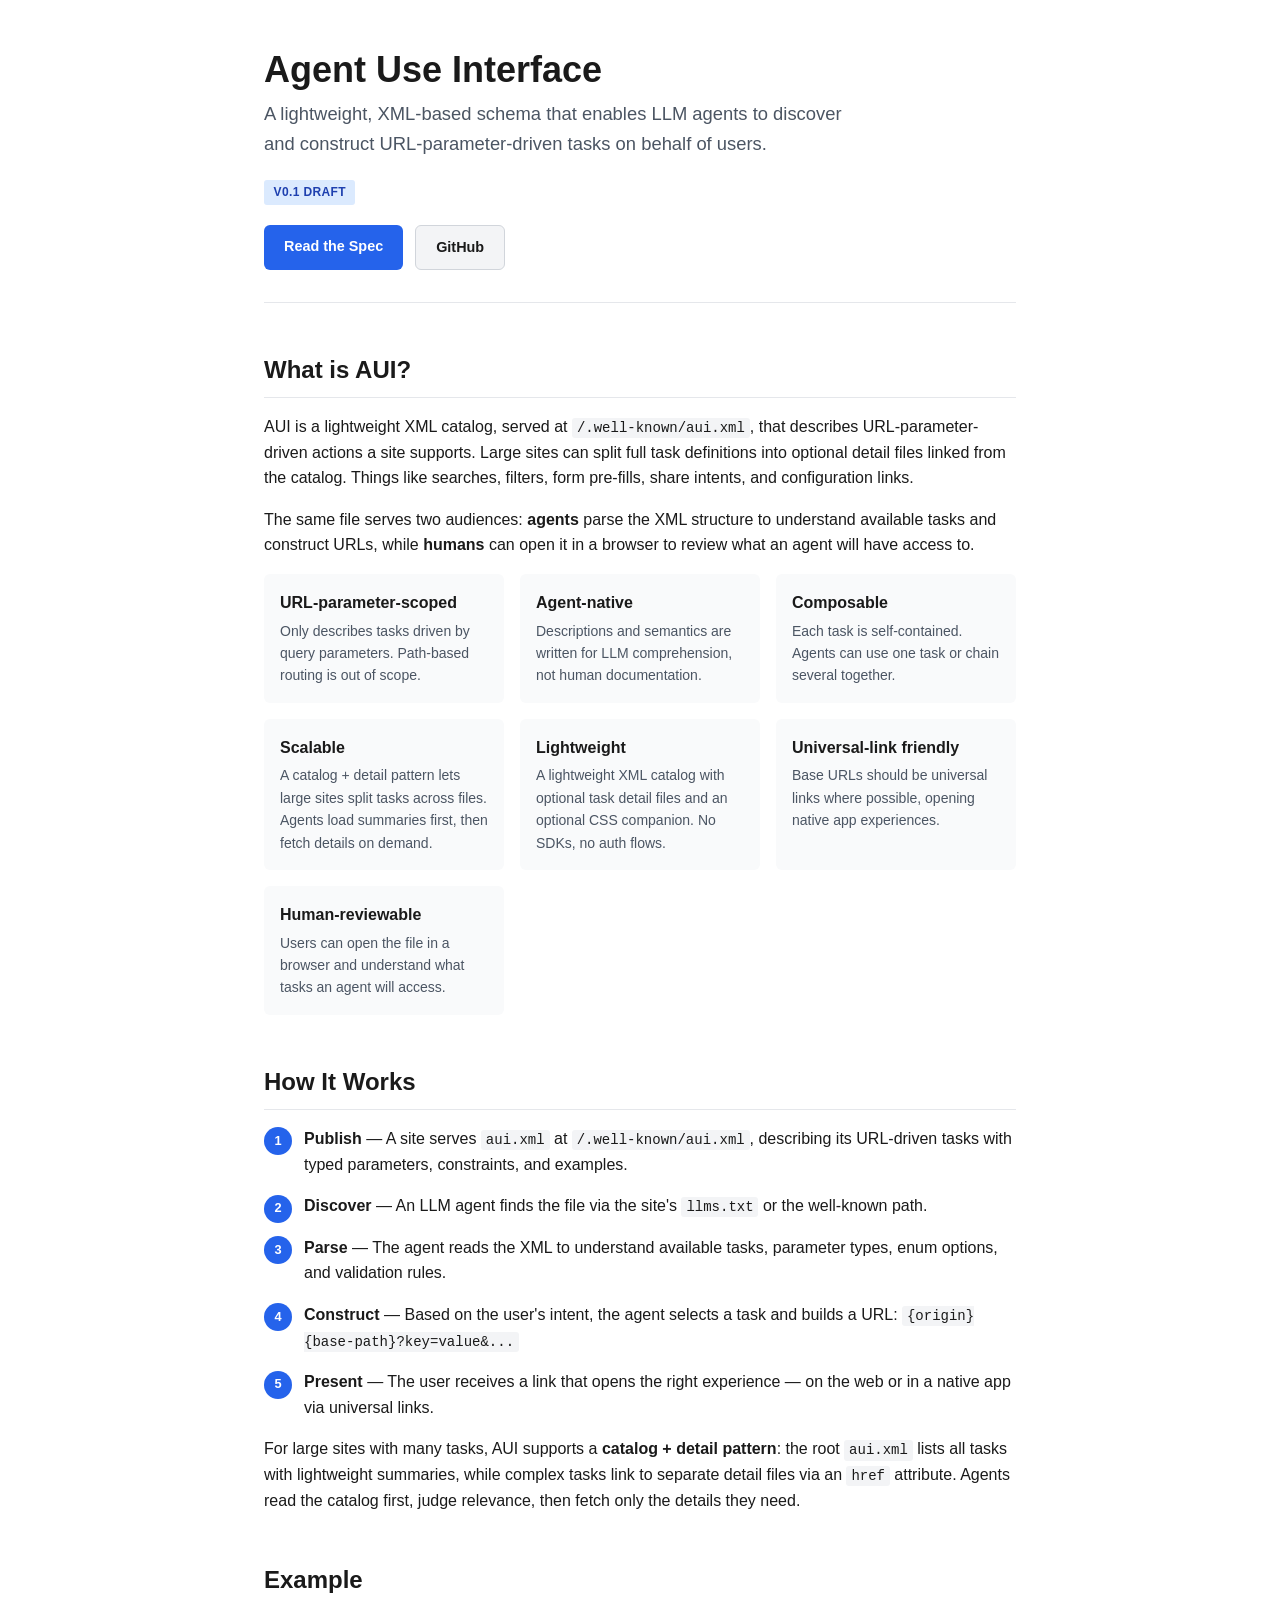
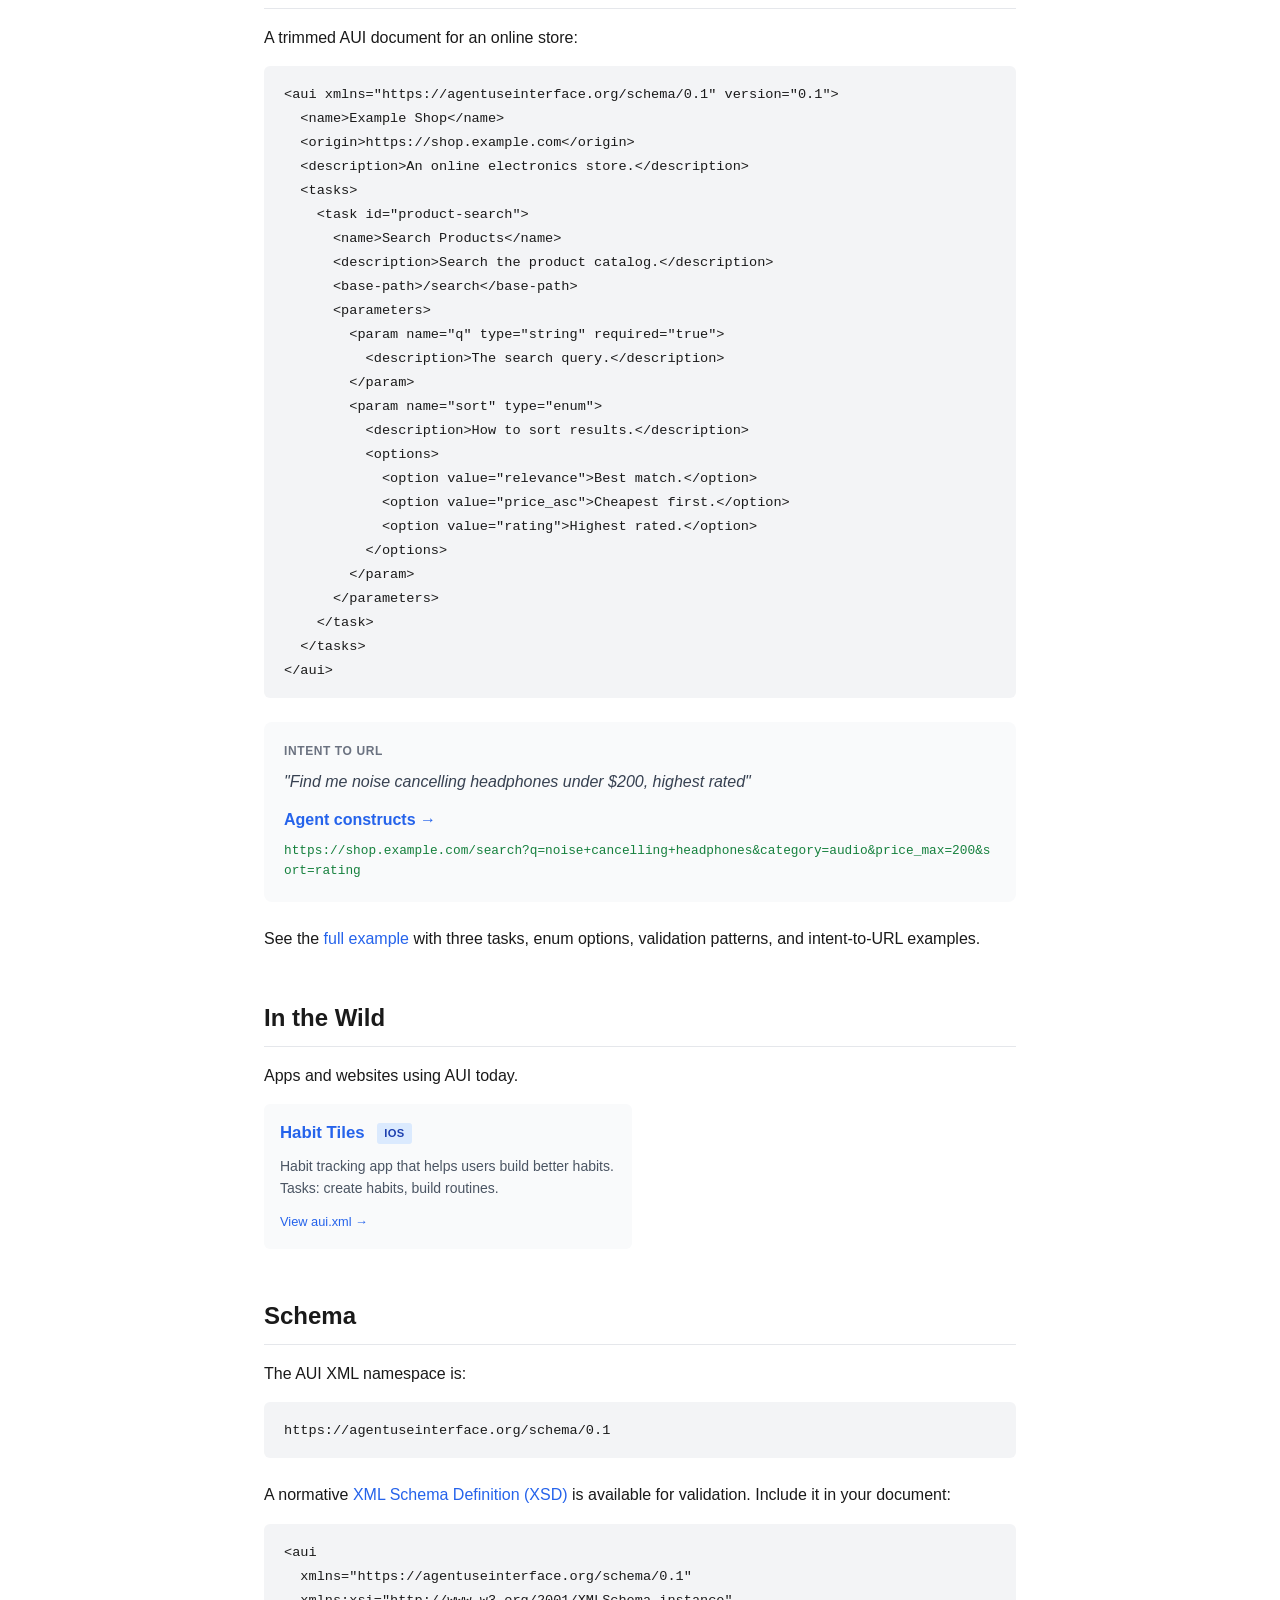
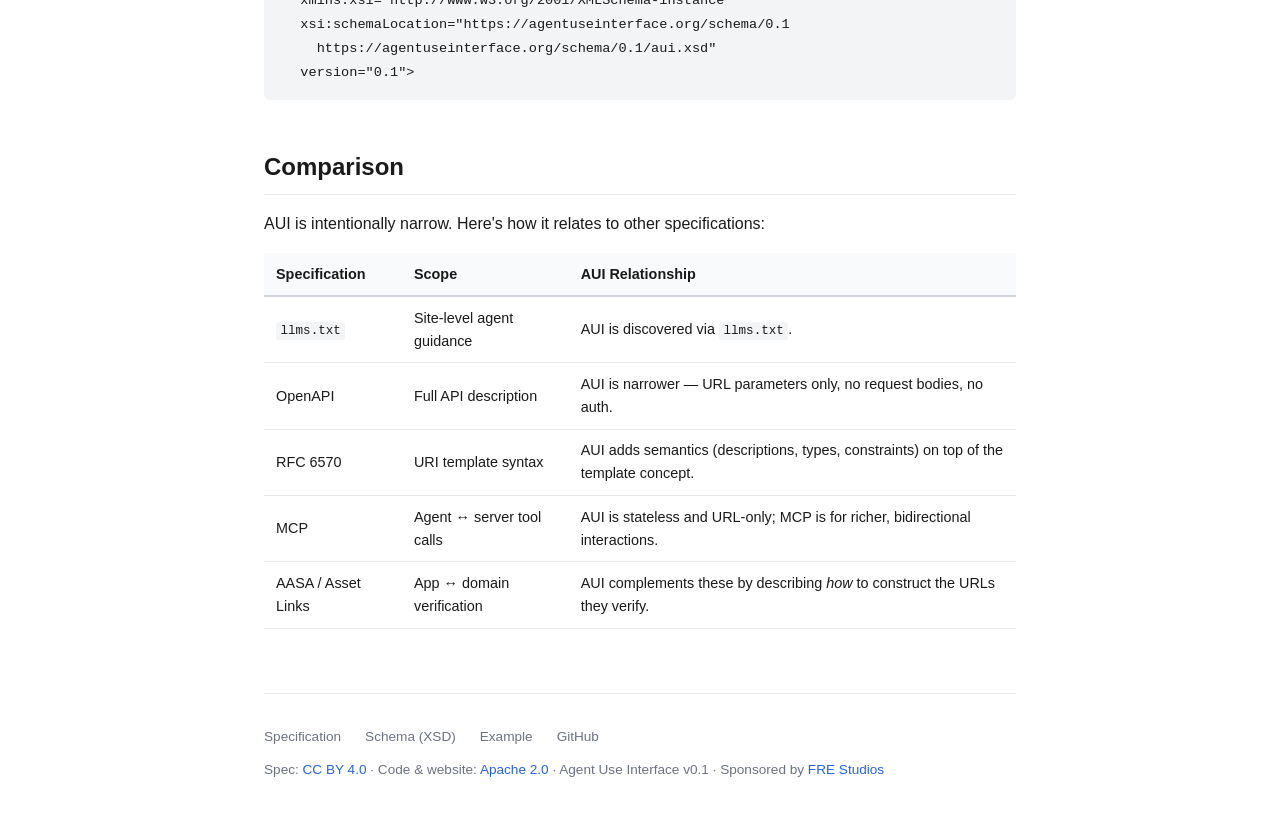
==== commit e3fb0247: "FEAT: add app and websites using AUI to readme and website  - public/index.html — New "In the Wild" " ====
--- a/public/index.html
+++ b/public/index.html
@@ -108,6 +108,18 @@
 
   <p>See the <a href="example/aui.xml">full example</a> with three tasks, enum options, validation patterns, and intent-to-URL examples.</p>
 
+  <!-- In the Wild -->
+  <h2>In the Wild</h2>
+  <p>Apps and websites using AUI today.</p>
+
+  <div class="showcase">
+    <div class="showcase-item">
+      <div><a href="https://habittiles.app" target="_blank" rel="noopener"><strong>Habit Tiles</strong></a> <span class="showcase-platform">iOS</span></div>
+      <p>Habit tracking app that helps users build better habits. Tasks: create habits, build routines.</p>
+      <a class="showcase-link" href="https://habittiles.app/.well-known/aui.xml" target="_blank" rel="noopener">View aui.xml &rarr;</a>
+    </div>
+  </div>
+
   <!-- Schema -->
   <h2>Schema</h2>
   <p>The AUI XML namespace is:</p>
--- a/public/style.css
+++ b/public/style.css
@@ -307,6 +307,61 @@
 }
 
 
+/* ── Showcase ────────────────────────────────── */
+
+.showcase {
+  display: grid;
+  grid-template-columns: repeat(auto-fill, minmax(260px, 1fr));
+  gap: 1rem;
+  margin-bottom: 1.5rem;
+}
+
+.showcase-item {
+  display: block;
+  background: #f9fafb;
+  border-radius: 6px;
+  padding: 1rem;
+  text-decoration: none;
+  color: inherit;
+  transition: background-color 0.15s;
+}
+
+.showcase-item:hover {
+  background: #f0f1f3;
+  text-decoration: none;
+}
+
+.showcase-item strong {
+  font-size: 1.05rem;
+  margin-right: 0.5rem;
+}
+
+.showcase-platform {
+  display: inline-block;
+  font-size: 0.7rem;
+  font-weight: 600;
+  background: #dbeafe;
+  color: #1e40af;
+  padding: 0.1rem 0.45rem;
+  border-radius: 3px;
+  text-transform: uppercase;
+  letter-spacing: 0.03em;
+  vertical-align: middle;
+}
+
+.showcase-item p {
+  font-size: 0.875rem;
+  color: #4b5563;
+  margin: 0.5rem 0;
+}
+
+.showcase-link {
+  font-size: 0.8rem;
+  color: #2563eb;
+  font-weight: 500;
+}
+
+
 /* ── Footer ──────────────────────────────────── */
 
 .footer {
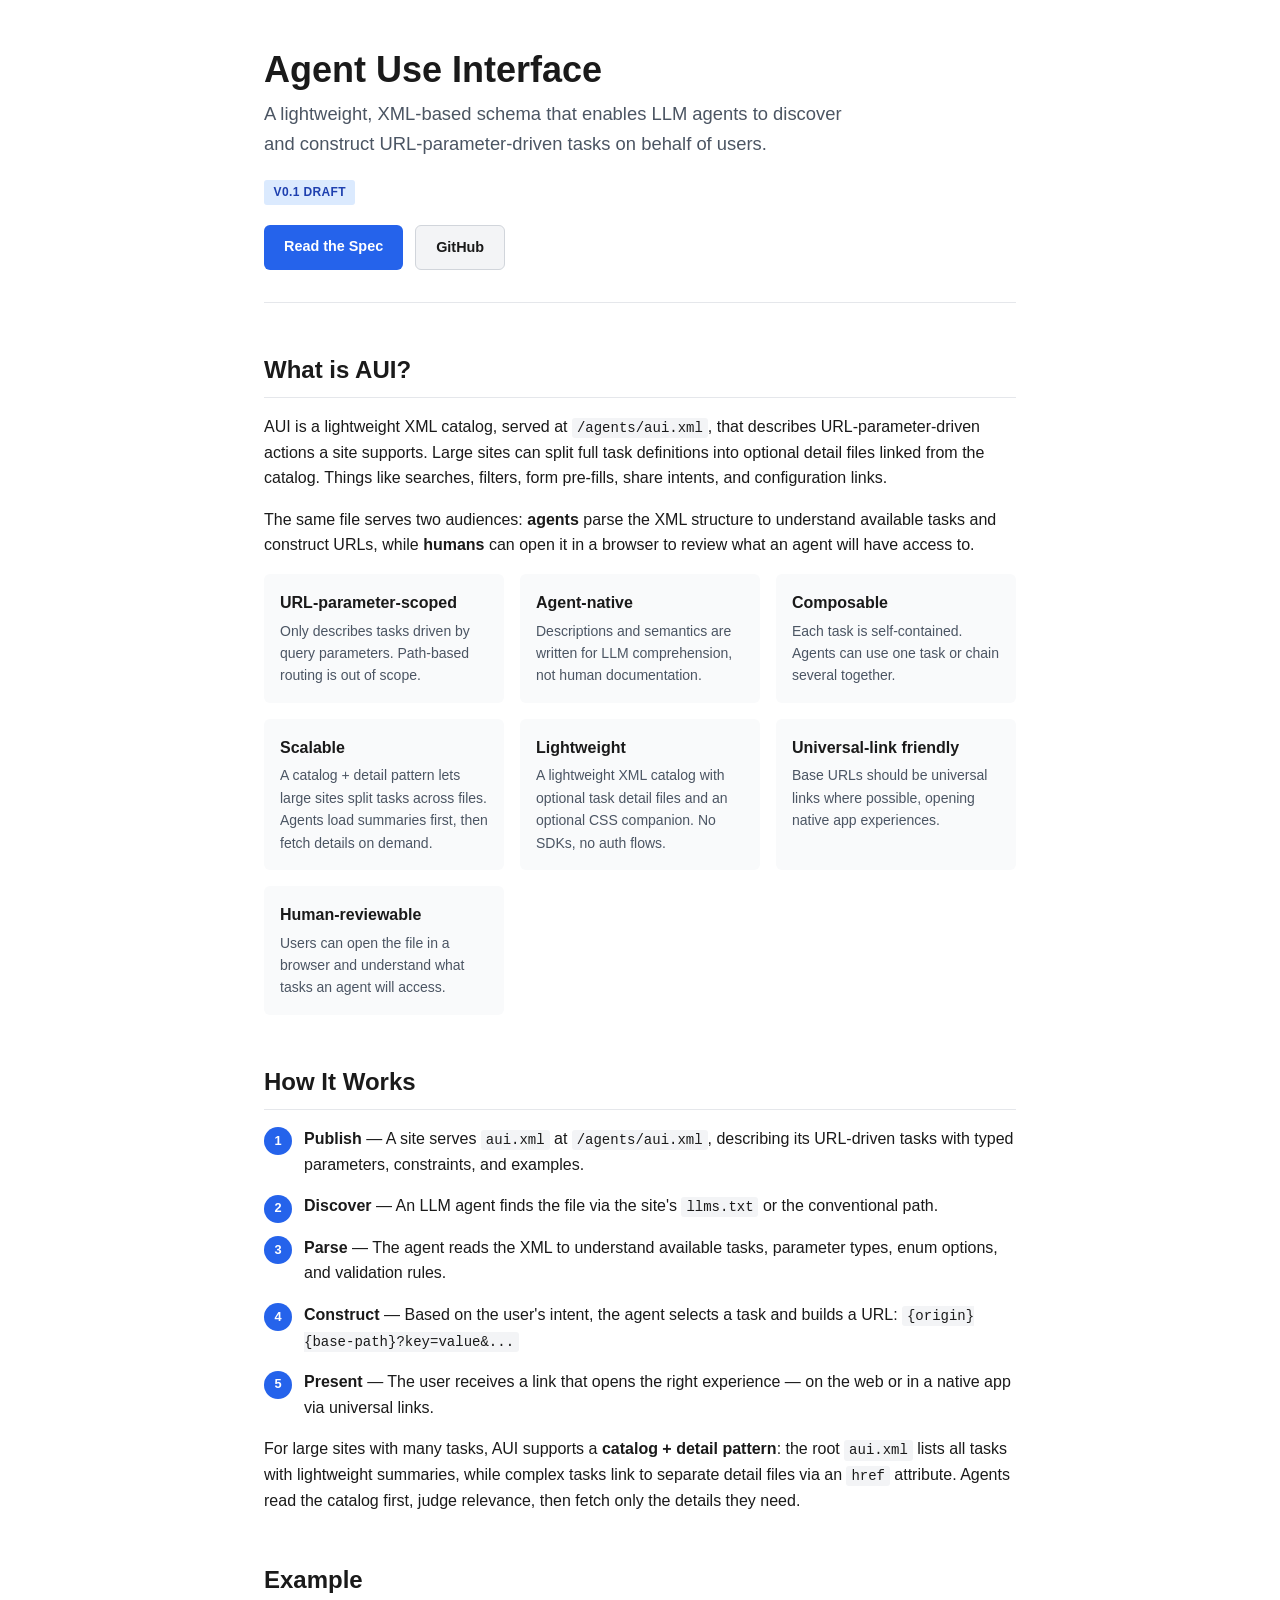
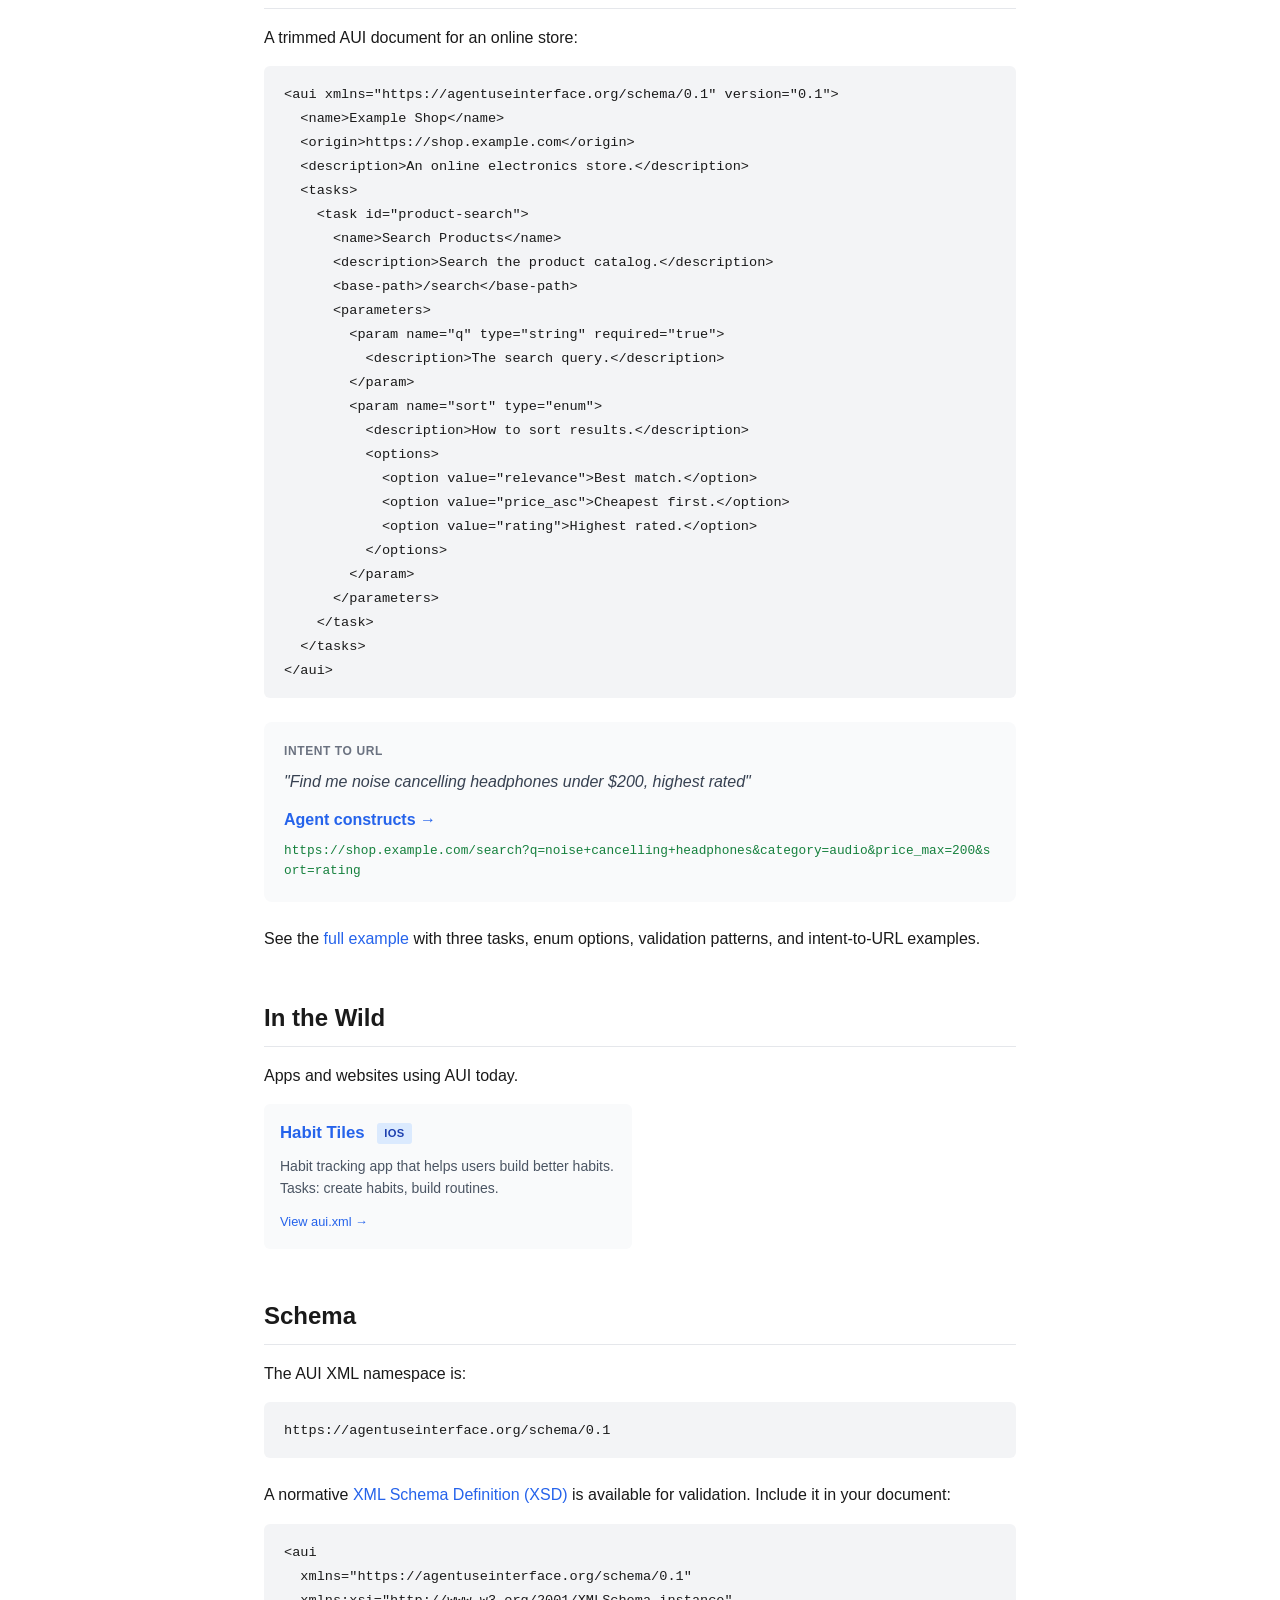
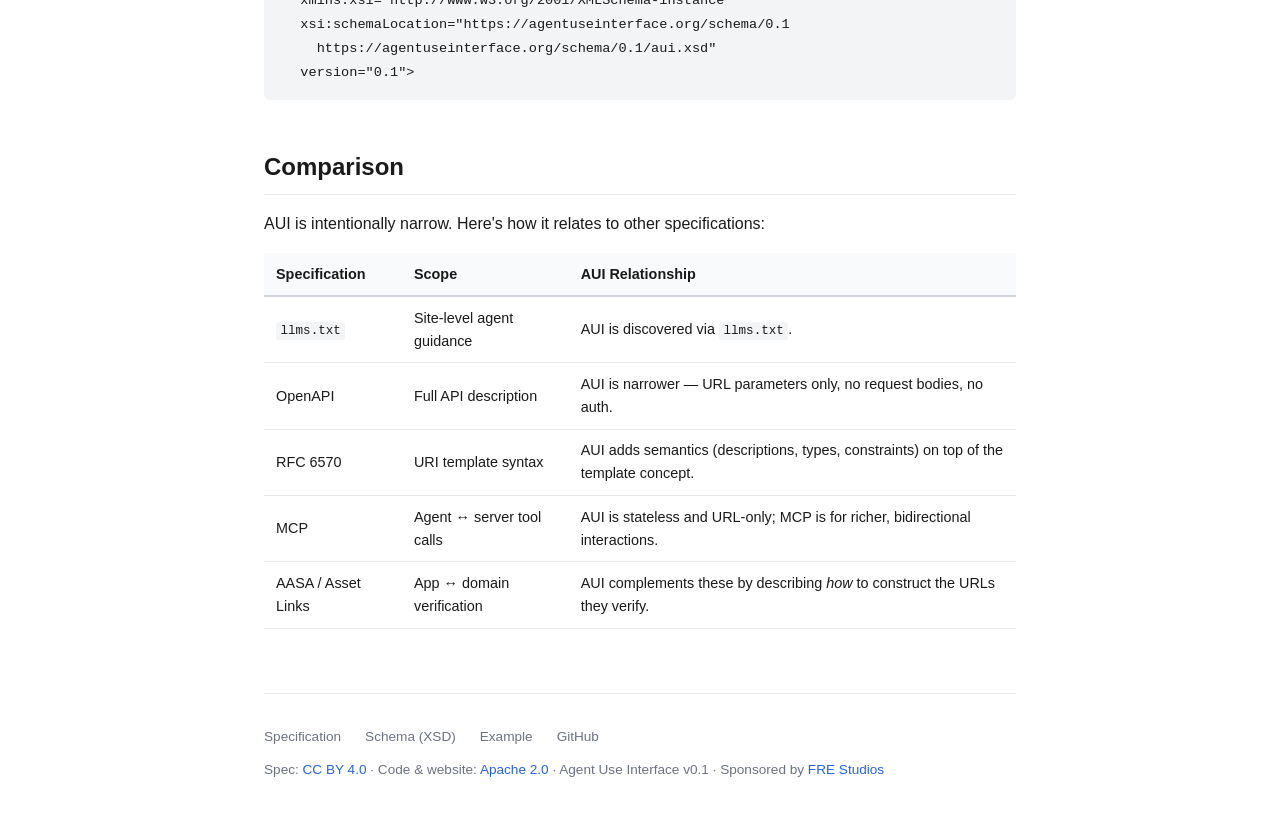
==== commit b0892f64: "FEAT: move path default AUI from .well-known to agents  - agent-use-interface-spec.md — All paths ch" ====
--- a/public/index.html
+++ b/public/index.html
@@ -24,7 +24,7 @@
 
   <!-- What is AUI? -->
   <h2>What is AUI?</h2>
-  <p>AUI is a lightweight XML catalog, served at <code>/.well-known/aui.xml</code>, that describes URL-parameter-driven actions a site supports. Large sites can split full task definitions into optional detail files linked from the catalog. Things like searches, filters, form pre-fills, share intents, and configuration links.</p>
+  <p>AUI is a lightweight XML catalog, served at <code>/agents/aui.xml</code>, that describes URL-parameter-driven actions a site supports. Large sites can split full task definitions into optional detail files linked from the catalog. Things like searches, filters, form pre-fills, share intents, and configuration links.</p>
   <p>The same file serves two audiences: <strong>agents</strong> parse the XML structure to understand available tasks and construct URLs, while <strong>humans</strong> can open it in a browser to review what an agent will have access to.</p>
 
   <div class="principles">
@@ -61,8 +61,8 @@
   <!-- How It Works -->
   <h2>How It Works</h2>
   <ol class="steps">
-    <li><strong>Publish</strong> — A site serves <code>aui.xml</code> at <code>/.well-known/aui.xml</code>, describing its URL-driven tasks with typed parameters, constraints, and examples.</li>
-    <li><strong>Discover</strong> — An LLM agent finds the file via the site's <code>llms.txt</code> or the well-known path.</li>
+    <li><strong>Publish</strong> — A site serves <code>aui.xml</code> at <code>/agents/aui.xml</code>, describing its URL-driven tasks with typed parameters, constraints, and examples.</li>
+    <li><strong>Discover</strong> — An LLM agent finds the file via the site's <code>llms.txt</code> or the conventional path.</li>
     <li><strong>Parse</strong> — The agent reads the XML to understand available tasks, parameter types, enum options, and validation rules.</li>
     <li><strong>Construct</strong> — Based on the user's intent, the agent selects a task and builds a URL: <code>{origin}{base-path}?key=value&amp;...</code></li>
     <li><strong>Present</strong> — The user receives a link that opens the right experience — on the web or in a native app via universal links.</li>
@@ -116,7 +116,7 @@
     <div class="showcase-item">
       <div><a href="https://habittiles.app" target="_blank" rel="noopener"><strong>Habit Tiles</strong></a> <span class="showcase-platform">iOS</span></div>
       <p>Habit tracking app that helps users build better habits. Tasks: create habits, build routines.</p>
-      <a class="showcase-link" href="https://habittiles.app/.well-known/aui.xml" target="_blank" rel="noopener">View aui.xml &rarr;</a>
+      <a class="showcase-link" href="https://habittiles.app/agents/aui.xml" target="_blank" rel="noopener">View aui.xml &rarr;</a>
     </div>
   </div>
 
